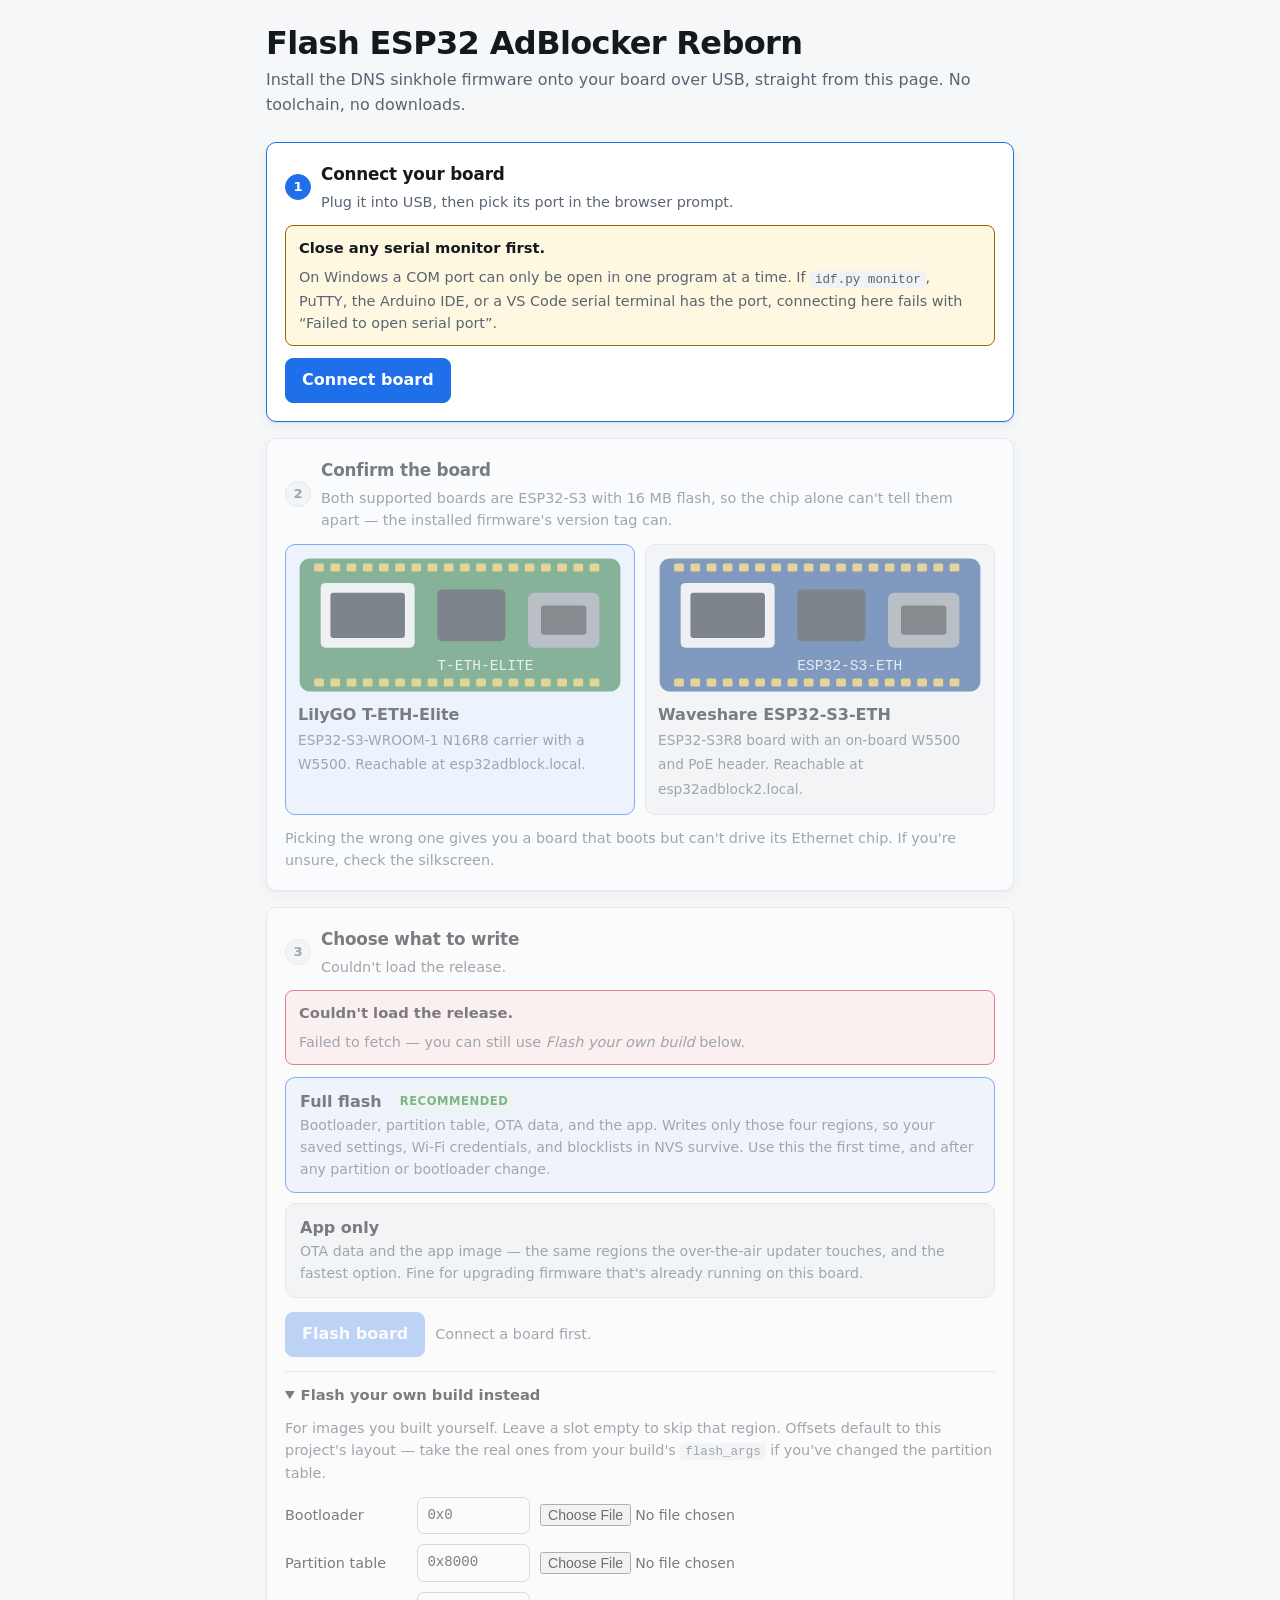
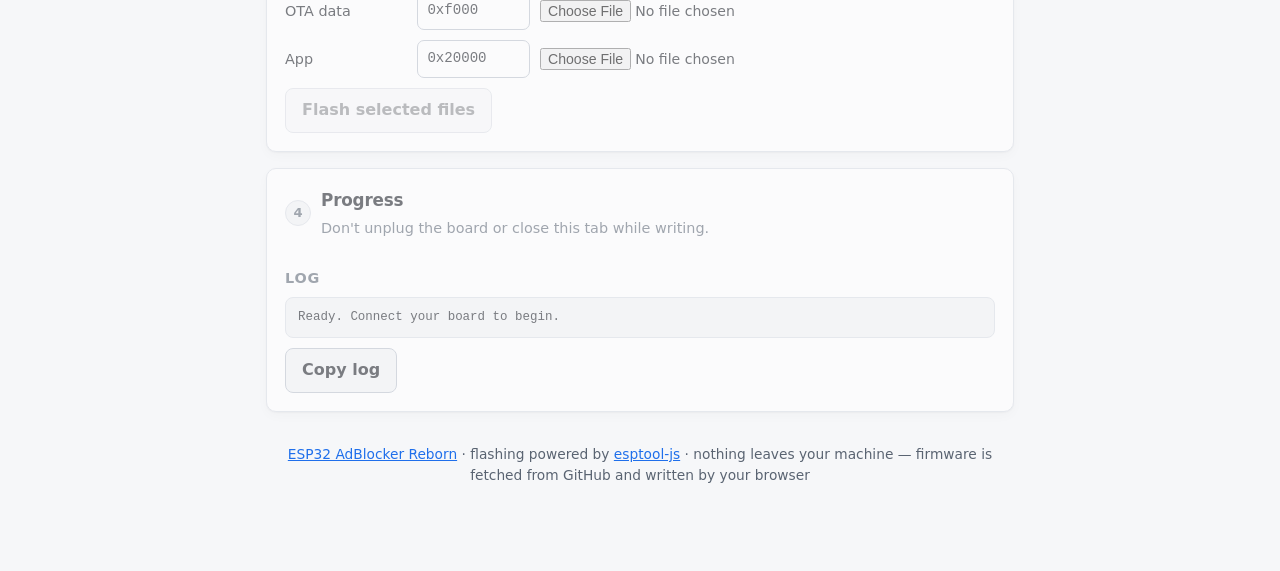
==== docs/flasher/index.html @ eb4722bb "feat(web): HTTPS-only UI with first-boot setup, sessions, CSRF tokens (#89, #90) The web UI now live" ====
<!doctype html>
<html lang="en">
<head>
<meta charset="utf-8">
<meta name="viewport" content="width=device-width, initial-scale=1">
<title>Flash ESP32 AdBlocker Reborn</title>
<meta name="description" content="Flash the ESP32 AdBlocker Reborn DNS sinkhole firmware to your board straight from the browser over USB.">
<style>
:root {
  color-scheme: light dark;

  --bg: #f6f7f9;
  --surface: #ffffff;
  --surface-2: #f0f2f5;
  --border: #d8dce3;
  --border-strong: #b9c0cb;
  --text: #14181f;
  --text-dim: #5a6472;
  --accent: #1f6feb;
  --accent-text: #ffffff;
  --accent-dim: #e7f0ff;
  --ok: #1a7f37;
  --ok-bg: #e6f4ea;
  --warn: #9a6700;
  --warn-bg: #fff8e1;
  --err: #cf222e;
  --err-bg: #ffebe9;
  --mono: ui-monospace, SFMono-Regular, "SF Mono", Menlo, Consolas, "Liberation Mono", monospace;
  --radius: 10px;
  --shadow: 0 1px 2px rgba(16, 22, 30, .06), 0 4px 12px rgba(16, 22, 30, .05);
}

@media (prefers-color-scheme: dark) {
  :root:not([data-theme="light"]) {
    --bg: #0d1117;
    --surface: #161b22;
    --surface-2: #1c232c;
    --border: #2d353f;
    --border-strong: #3d4650;
    --text: #e6edf3;
    --text-dim: #9aa4b2;
    --accent: #4493f8;
    --accent-text: #08121f;
    --accent-dim: #172a45;
    --ok: #5fd377;
    --ok-bg: #12261a;
    --warn: #e3b341;
    --warn-bg: #2b2312;
    --err: #ff7b72;
    --err-bg: #2d1615;
    --shadow: 0 1px 2px rgba(0, 0, 0, .4), 0 4px 14px rgba(0, 0, 0, .3);
  }
}

* { box-sizing: border-box; }

body {
  margin: 0;
  background: var(--bg);
  color: var(--text);
  font: 16px/1.55 system-ui, -apple-system, "Segoe UI", Roboto, "Helvetica Neue", Arial, sans-serif;
  -webkit-text-size-adjust: 100%;
}

.wrap { max-width: 780px; margin: 0 auto; padding: 24px 16px 72px; }

header { margin-bottom: 24px; }
h1 { font-size: clamp(1.5rem, 4vw, 2rem); line-height: 1.2; margin: 0 0 6px; letter-spacing: -.02em; }
.sub { color: var(--text-dim); margin: 0; }

h2 { font-size: 1.05rem; margin: 0 0 4px; letter-spacing: -.01em; }
h3 { font-size: .9rem; margin: 0 0 8px; text-transform: uppercase; letter-spacing: .06em; color: var(--text-dim); }

.card {
  background: var(--surface);
  border: 1px solid var(--border);
  border-radius: var(--radius);
  padding: 18px;
  margin-bottom: 16px;
  box-shadow: var(--shadow);
}
.card > :last-child { margin-bottom: 0; }

.step-head { display: flex; align-items: baseline; gap: 10px; margin-bottom: 12px; }
.step-num {
  flex: none;
  width: 26px; height: 26px;
  border-radius: 50%;
  background: var(--surface-2);
  border: 1px solid var(--border);
  color: var(--text-dim);
  font-size: .82rem; font-weight: 600;
  display: grid; place-items: center;
  align-self: center;
}
.card[data-state="active"] { border-color: var(--accent); }
.card[data-state="active"] .step-num { background: var(--accent); border-color: var(--accent); color: var(--accent-text); }
.card[data-state="done"] .step-num { background: var(--ok-bg); border-color: var(--ok); color: var(--ok); }
.card[data-state="done"] .step-num::after { content: "\2713"; }
.card[data-state="done"] .step-num > span { display: none; }
.card[aria-disabled="true"] { opacity: .55; }
.card[aria-disabled="true"] button { pointer-events: none; }

p { margin: 0 0 12px; }
.muted { color: var(--text-dim); font-size: .9rem; }
code, kbd { font-family: var(--mono); font-size: .875em; background: var(--surface-2); padding: .12em .38em; border-radius: 4px; }
a { color: var(--accent); }

button {
  font: inherit;
  font-weight: 550;
  padding: 9px 16px;
  border-radius: 8px;
  border: 1px solid var(--border-strong);
  background: var(--surface-2);
  color: var(--text);
  cursor: pointer;
  transition: filter .12s ease;
}
button:hover:not(:disabled) { filter: brightness(1.06); }
button:active:not(:disabled) { filter: brightness(.94); }
button:focus-visible { outline: 2px solid var(--accent); outline-offset: 2px; }
button:disabled { opacity: .5; cursor: not-allowed; }
button.primary { background: var(--accent); border-color: var(--accent); color: var(--accent-text); }
button.danger { border-color: var(--err); color: var(--err); }

.row { display: flex; flex-wrap: wrap; gap: 10px; align-items: center; }

/* Chip / version facts */
dl.facts { display: grid; grid-template-columns: auto 1fr; gap: 6px 16px; margin: 0; font-size: .92rem; }
dl.facts dt { color: var(--text-dim); }
dl.facts dd { margin: 0; font-family: var(--mono); font-size: .86rem; word-break: break-all; }

/* Board picker */
.boards { display: grid; gap: 10px; grid-template-columns: 1fr; margin-bottom: 12px; }
@media (min-width: 560px) { .boards { grid-template-columns: 1fr 1fr; } }

.board {
  display: block;
  border: 1px solid var(--border);
  border-radius: var(--radius);
  padding: 12px;
  background: var(--surface-2);
  cursor: pointer;
}
.board:has(input:checked) { border-color: var(--accent); background: var(--accent-dim); }
.board:has(input:focus-visible) { outline: 2px solid var(--accent); outline-offset: 2px; }
.board input { position: absolute; opacity: 0; pointer-events: none; }
.board svg { display: block; width: 100%; height: auto; border-radius: 6px; margin-bottom: 10px; }
.board .bname { font-weight: 600; display: block; }
.board .bdesc { color: var(--text-dim); font-size: .86rem; }
.badge {
  display: inline-block;
  font-size: .72rem; font-weight: 600;
  text-transform: uppercase; letter-spacing: .05em;
  padding: 2px 7px; border-radius: 20px;
  background: var(--ok-bg); color: var(--ok);
  vertical-align: 2px; margin-left: 6px;
}

/* Mode picker */
.modes { display: grid; gap: 10px; margin-bottom: 14px; }
.mode {
  display: block;
  border: 1px solid var(--border);
  border-radius: var(--radius);
  padding: 12px 14px;
  background: var(--surface-2);
  cursor: pointer;
}
.mode:has(input:checked) { border-color: var(--accent); background: var(--accent-dim); }
.mode:has(input:focus-visible) { outline: 2px solid var(--accent); outline-offset: 2px; }
.mode input { position: absolute; opacity: 0; pointer-events: none; }
.mode .mname { font-weight: 600; }
.mode .mdesc { color: var(--text-dim); font-size: .88rem; }

/* Progress */
.parts { display: grid; gap: 8px; margin: 14px 0; }
.part { font-size: .88rem; }
.part-top { display: flex; justify-content: space-between; gap: 12px; margin-bottom: 3px; }
.part-name { font-family: var(--mono); font-size: .82rem; }
.part-pct { color: var(--text-dim); font-variant-numeric: tabular-nums; }
.bar { height: 6px; border-radius: 3px; background: var(--surface-2); overflow: hidden; border: 1px solid var(--border); }
.bar > i { display: block; height: 100%; width: 0; background: var(--accent); transition: width .15s linear; }
.part[data-done="1"] .bar > i { background: var(--ok); }

/* Log */
.log {
  font-family: var(--mono);
  font-size: .78rem;
  line-height: 1.5;
  background: var(--surface-2);
  border: 1px solid var(--border);
  border-radius: 8px;
  padding: 10px 12px;
  max-height: 260px;
  overflow: auto;
  white-space: pre-wrap;
  word-break: break-word;
  margin: 0;
}
.log:empty::after { content: "(nothing yet)"; color: var(--text-dim); }
.log .e { color: var(--err); }
.log .w { color: var(--warn); }
.log .k { color: var(--ok); }

/* Notices */
.notice { border-radius: 8px; padding: 11px 13px; margin-bottom: 12px; font-size: .92rem; border: 1px solid; }
.notice > :last-child { margin-bottom: 0; }
.notice.info { background: var(--accent-dim); border-color: var(--accent); }
.notice.warn { background: var(--warn-bg); border-color: var(--warn); }
.notice.err  { background: var(--err-bg);  border-color: var(--err); }
.notice.ok   { background: var(--ok-bg);   border-color: var(--ok); }

details { border-top: 1px solid var(--border); padding-top: 12px; margin-top: 14px; }
details summary { cursor: pointer; font-weight: 550; font-size: .92rem; }
details[open] summary { margin-bottom: 10px; }

input[type="file"] { font: inherit; font-size: .88rem; max-width: 100%; }
input[type="text"] {
  font: inherit; font-family: var(--mono); font-size: .88rem;
  padding: 7px 9px; border-radius: 7px;
  border: 1px solid var(--border-strong);
  background: var(--surface); color: var(--text);
  width: 8em;
}

.hidden { display: none !important; }

.local-part { display: flex; flex-wrap: wrap; gap: 10px; align-items: center; margin-bottom: 10px; }

footer { color: var(--text-dim); font-size: .86rem; text-align: center; margin-top: 32px; }

@media (prefers-reduced-motion: reduce) {
  * { transition: none !important; }
}
</style>
</head>
<body>
<div class="wrap">

<header>
  <h1>Flash ESP32 AdBlocker Reborn</h1>
  <p class="sub">Install the DNS sinkhole firmware onto your board over USB, straight from this page. No toolchain, no downloads.</p>
</header>

<!-- Unsupported browser gate -->
<div id="unsupported" class="notice err hidden">
  <p><strong>This browser can't talk to serial devices.</strong></p>
  <p>Flashing needs the <a href="https://developer.mozilla.org/docs/Web/API/Web_Serial_API" rel="noreferrer">Web Serial API</a>, which today only <strong>Chrome, Edge, and Opera on desktop</strong> support — Firefox, Safari, and all mobile browsers do not.</p>
  <p id="unsupported-why" class="muted"></p>
  <p style="margin-bottom:0">Open this page in Chrome or Edge on a desktop, or flash from the command line with the <a href="https://github.com/GlomarGadaffi/ESP32_AdBlocker_Reborn#build-and-flash">esptool instructions in the README</a>.</p>
</div>

<div id="app">

  <!-- Step 1: connect -->
  <section class="card" id="step-connect" data-state="active">
    <div class="step-head">
      <div class="step-num"><span>1</span></div>
      <div>
        <h2>Connect your board</h2>
        <p class="muted" style="margin:0">Plug it into USB, then pick its port in the browser prompt.</p>
      </div>
    </div>

    <div class="notice warn">
      <p style="margin-bottom:6px"><strong>Close any serial monitor first.</strong></p>
      <p class="muted" style="margin-bottom:0">On Windows a COM port can only be open in one program at a time. If <code>idf.py monitor</code>, PuTTY, the Arduino IDE, or a VS Code serial terminal has the port, connecting here fails with &ldquo;Failed to open serial port&rdquo;.</p>
    </div>

    <div class="row">
      <button id="btn-connect" class="primary">Connect board</button>
      <button id="btn-disconnect" class="hidden">Disconnect</button>
      <span id="connect-status" class="muted"></span>
    </div>

    <div id="chip-info" class="hidden" style="margin-top:14px">
      <h3>Board</h3>
      <dl class="facts">
        <dt>Chip</dt><dd id="fact-chip">&mdash;</dd>
        <dt>MAC</dt><dd id="fact-mac">&mdash;</dd>
        <dt>Flash</dt><dd id="fact-flash">&mdash;</dd>
        <dt>Installed</dt><dd id="fact-version">&mdash;</dd>
      </dl>
    </div>
  </section>

  <!-- Step 2: board -->
  <section class="card" id="step-board" aria-disabled="true">
    <div class="step-head">
      <div class="step-num"><span>2</span></div>
      <div>
        <h2>Confirm the board</h2>
        <p class="muted" style="margin:0" id="detect-summary">Both supported boards are ESP32-S3 with 16&nbsp;MB flash, so the chip alone can't tell them apart &mdash; the installed firmware's version tag can.</p>
      </div>
    </div>

    <div id="detect-notice"></div>

    <div class="boards" id="boards" role="radiogroup" aria-label="Board model"></div>
    <p class="muted" style="margin-bottom:0">Picking the wrong one gives you a board that boots but can't drive its Ethernet chip. If you're unsure, check the silkscreen.</p>
  </section>

  <!-- Step 3: what to flash -->
  <section class="card" id="step-mode" aria-disabled="true">
    <div class="step-head">
      <div class="step-num"><span>3</span></div>
      <div>
        <h2>Choose what to write</h2>
        <p class="muted" style="margin:0" id="release-line">Loading the latest release&hellip;</p>
      </div>
    </div>

    <div id="release-notice"></div>

    <div class="modes" id="modes" role="radiogroup" aria-label="Flash mode">
      <label class="mode">
        <input type="radio" name="mode" value="full" checked>
        <span class="mname">Full flash</span>
        <span class="badge">Recommended</span>
        <div class="mdesc">Bootloader, partition table, OTA data, and the app. Writes only those four regions, so your saved settings, Wi-Fi credentials, and blocklists in NVS survive. Use this the first time, and after any partition or bootloader change.</div>
      </label>
      <label class="mode">
        <input type="radio" name="mode" value="app">
        <span class="mname">App only</span>
        <div class="mdesc">OTA data and the app image &mdash; the same regions the over-the-air updater touches, and the fastest option. Fine for upgrading firmware that's already running on this board.</div>
      </label>
    </div>

    <div class="row">
      <button id="btn-flash" class="primary" disabled>Flash board</button>
      <span id="mode-status" class="muted"></span>
    </div>

    <details id="local-details">
      <summary>Flash your own build instead</summary>
      <p class="muted">For images you built yourself. Leave a slot empty to skip that region. Offsets default to this project's layout &mdash; take the real ones from your build's <code>flash_args</code> if you've changed the partition table.</p>
      <div id="local-parts"></div>
      <div class="row">
        <button id="btn-flash-local">Flash selected files</button>
        <span id="local-status" class="muted"></span>
      </div>
    </details>
  </section>

  <!-- Step 4: progress -->
  <section class="card" id="step-progress" aria-disabled="true">
    <div class="step-head">
      <div class="step-num"><span>4</span></div>
      <div>
        <h2>Progress</h2>
        <p class="muted" style="margin:0">Don't unplug the board or close this tab while writing.</p>
      </div>
    </div>

    <div id="done-notice"></div>
    <div class="parts" id="parts"></div>

    <h3>Log</h3>
    <pre class="log" id="log" aria-live="polite" aria-label="Flashing log"></pre>
    <div class="row" style="margin-top:10px">
      <button id="btn-copy-log">Copy log</button>
    </div>
  </section>

</div>

<footer>
  <p><a href="https://github.com/GlomarGadaffi/ESP32_AdBlocker_Reborn">ESP32 AdBlocker Reborn</a>
  &middot; flashing powered by <a href="https://github.com/espressif/esptool-js">esptool-js</a>
  &middot; nothing leaves your machine &mdash; firmware is fetched from GitHub and written by your browser</p>
</footer>

</div>

<script type="module">
// ---------------------------------------------------------------------------
// Configuration
// ---------------------------------------------------------------------------

const REPO = "GlomarGadaffi/ESP32_AdBlocker_Reborn";
const RELEASE_API = `https://api.github.com/repos/${REPO}/releases/latest`;

// Board ids must match ADBLOCK_BOARD_TAG in CMakeLists.txt, the keys in
// tools/make-release.ps1, and the "boards" keys in the release manifest.
const BOARDS = {
  "t-eth-elite": {
    name: "LilyGO T-ETH-Elite",
    desc: "ESP32-S3-WROOM-1 N16R8 carrier with a W5500. Reachable at esp32adblock.local.",
    host: "esp32adblock.local",
    art: { body: "#2b7a4b", pads: "#d8b84a", chip: "#1d2733", label: "T-ETH-ELITE" }
  },
  "waveshare-s3-eth": {
    name: "Waveshare ESP32-S3-ETH",
    desc: "ESP32-S3R8 board with an on-board W5500 and PoE header. Reachable at esp32adblock2.local.",
    host: "esp32adblock2.local",
    art: { body: "#1f4f8f", pads: "#d8b84a", chip: "#1d2733", label: "ESP32-S3-ETH" }
  }
};
const DEFAULT_BOARD = "t-eth-elite";

// Flash layout. Offsets normally come from the release manifest (which
// tools/make-release.ps1 derives from the build's flash_args); these are the
// fallbacks used by the "flash your own build" panel and by app-only mode when
// a manifest predates the "role" field.
const APP_OFFSET = 0x20000;      // ota_0
const APP1_OFFSET = 0x1d0000;    // ota_1
const OTADATA_OFFSET = 0xf000;
const OTADATA_SECTOR = 0x1000;   // second otadata entry lives one sector on
const APP_DESC_OFFSET = 0x20;    // esp_app_desc_t sits after the 24-byte image
                                 // header + 8-byte first segment header
const APP_DESC_MAGIC = 0xabcd5432;
const PROJECT_NAME = "dns-sink";

const LOCAL_SLOTS = [
  { role: "bootloader",      label: "Bootloader",      offset: 0x0 },
  { role: "partition-table", label: "Partition table", offset: 0x8000 },
  { role: "ota-data",        label: "OTA data",        offset: OTADATA_OFFSET },
  { role: "app",             label: "App",             offset: APP_OFFSET }
];

const ESPTOOL_URL = "https://cdn.jsdelivr.net/npm/esptool-js@0.6.1/bundle.js";

// ---------------------------------------------------------------------------
// Small helpers
// ---------------------------------------------------------------------------

const $ = (id) => document.getElementById(id);

function log(msg, cls) {
  const el = $("log");
  const atBottom = el.scrollHeight - el.scrollTop - el.clientHeight < 24;
  const line = document.createElement("span");
  if (cls) line.className = cls;
  line.textContent = msg + "\n";
  el.appendChild(line);
  if (atBottom) el.scrollTop = el.scrollHeight;
}
const logErr = (m) => log(m, "e");
const logWarn = (m) => log(m, "w");
const logOk = (m) => log(m, "k");

function notice(hostId, kind, html) {
  const host = $(hostId);
  if (!kind) { host.innerHTML = ""; return; }
  host.innerHTML = `<div class="notice ${kind}">${html}</div>`;
}

function setStep(id, state) {
  const el = $(id);
  if (state === "locked") {
    el.setAttribute("aria-disabled", "true");
    el.removeAttribute("data-state");
  } else {
    el.removeAttribute("aria-disabled");
    el.setAttribute("data-state", state);
  }
}

const hex = (n) => "0x" + n.toString(16);
const fmtBytes = (n) => n >= 1048576 ? (n / 1048576).toFixed(2) + " MB"
                      : n >= 1024    ? (n / 1024).toFixed(1) + " KB"
                      : n + " B";

// ---------------------------------------------------------------------------
// Browser support gate
// ---------------------------------------------------------------------------

function checkSupport() {
  const reasons = [];
  if (!("serial" in navigator)) reasons.push("navigator.serial is not available in this browser.");
  if (!window.isSecureContext) reasons.push("This page is not in a secure context — Web Serial needs HTTPS (or localhost).");

  if (reasons.length) {
    $("unsupported").classList.remove("hidden");
    $("unsupported-why").textContent = reasons.join(" ");
    $("app").classList.add("hidden");
    return false;
  }
  return true;
}

// ---------------------------------------------------------------------------
// esp_app_desc_t parsing
//
// struct layout (offsets within the descriptor):
//   0  magic          u32   0xABCD5432
//   4  secure_version u32
//   8  reserv1[2]     u32 x2
//   16 version        char[32]
//   48 project_name   char[32]
//   80 time           char[16]
//   96 date           char[16]
//   112 idf_ver       char[32]
//   144 app_elf_sha256 u8[32]
// ---------------------------------------------------------------------------

function cstr(bytes, offset, maxLen) {
  const slice = bytes.subarray(offset, offset + maxLen);
  let end = slice.indexOf(0);
  if (end < 0) end = slice.length;
  return new TextDecoder("utf-8", { fatal: false }).decode(slice.subarray(0, end)).replace(/[^\x20-\x7e]/g, "");
}

function parseAppDesc(bytes) {
  if (!bytes || bytes.length < 176) return null;
  const dv = new DataView(bytes.buffer, bytes.byteOffset, bytes.byteLength);
  if (dv.getUint32(0, true) !== APP_DESC_MAGIC) return null;
  return {
    version: cstr(bytes, 16, 32),
    projectName: cstr(bytes, 48, 32),
    time: cstr(bytes, 80, 16),
    date: cstr(bytes, 96, 16),
    idfVer: cstr(bytes, 112, 32)
  };
}

// "1.2.0+waveshare-s3-eth" -> { semver: "1.2.0", board: "waveshare-s3-eth" }
function splitVersion(version) {
  const plus = version.indexOf("+");
  if (plus < 0) return { semver: version, board: null };
  return { semver: version.slice(0, plus), board: version.slice(plus + 1) };
}

// A descriptor only identifies the board if it is *our* firmware carrying a
// board tag we recognise. The magic alone proves nothing: every ESP-IDF app in
// existence has it.
function boardFromDesc(desc) {
  if (!desc) return null;
  if (desc.projectName !== PROJECT_NAME) return null;
  const { board } = splitVersion(desc.version);
  if (!board || !(board in BOARDS)) return null;
  return board;
}

// otadata: two 32-byte entries a sector apart, each starting with u32 ota_seq.
// IDF picks the entry with the highest valid seq and maps it to a slot with
// (seq - 1) % 2. 0xFFFFFFFF means "blank" — if both are blank the bootloader
// falls back to the factory/first OTA partition, i.e. ota_0.
function activeSlot(entry0, entry1) {
  const seqOf = (e) => {
    if (!e || e.length < 4) return 0xffffffff;
    return new DataView(e.buffer, e.byteOffset, e.byteLength).getUint32(0, true);
  };
  const s0 = seqOf(entry0), s1 = seqOf(entry1);
  const valid = [];
  if (s0 !== 0xffffffff && s0 !== 0) valid.push(s0);
  if (s1 !== 0xffffffff && s1 !== 0) valid.push(s1);
  if (!valid.length) return 0;
  const seq = Math.max(...valid);
  return (seq - 1) % 2;
}

// ---------------------------------------------------------------------------
// State
// ---------------------------------------------------------------------------

const state = {
  esptool: null,      // the imported module
  port: null,
  transport: null,
  loader: null,
  connected: false,
  busy: false,
  usbOtg: false,      // native USB-Serial-JTAG rather than a USB-UART bridge
  detectedBoard: null,
  selectedBoard: DEFAULT_BOARD,
  installedVersion: null,
  release: null,      // { version, manifest, assets: Map<name, url> }
  releaseError: null
};

// ---------------------------------------------------------------------------
// Release / manifest loading
// ---------------------------------------------------------------------------

async function loadRelease() {
  try {
    // The API sends CORS headers, and release asset downloads redirect to
    // objects.githubusercontent.com which sends Access-Control-Allow-Origin: *,
    // so both of these work as plain unauthenticated fetches.
    const res = await fetch(RELEASE_API, { headers: { Accept: "application/vnd.github+json" } });

    if (res.status === 404) throw new Error("no-release");
    if (res.status === 403) throw new Error("rate-limited");
    if (!res.ok) throw new Error(`GitHub API returned ${res.status}`);

    const rel = await res.json();
    const assets = new Map((rel.assets || []).map((a) => [a.name, a.browser_download_url]));

    const manifestUrl = assets.get("manifest.json");
    if (!manifestUrl) throw new Error(`Release ${rel.tag_name} has no manifest.json asset.`);

    const mRes = await fetch(manifestUrl);
    if (!mRes.ok) throw new Error(`Could not download manifest.json (${mRes.status}).`);
    const manifest = await mRes.json();

    state.release = { tag: rel.tag_name, version: manifest.version, manifest, assets, url: rel.html_url };
    renderRelease();
  } catch (err) {
    state.releaseError = err;
    renderRelease();
  }
}

function renderRelease() {
  const line = $("release-line");

  if (state.release) {
    const m = state.release.manifest;
    line.innerHTML = `Latest release <strong>${state.release.tag}</strong> &mdash; firmware ${m.version}, ` +
                     `flash ${m.flash?.size || "?"} ${m.flash?.mode || ""}@${m.flash?.freq || ""}.`;
    notice("release-notice", null);
    return;
  }

  const err = state.releaseError;
  const kind = err && err.message === "no-release" ? "warn" : "err";
  let body;

  if (!err) {
    line.textContent = "Loading the latest release…";
    return;
  } else if (err.message === "no-release") {
    body = `<p style="margin-bottom:6px"><strong>No release published yet.</strong></p>
            <p class="muted" style="margin-bottom:0">There's nothing to download for this repository yet, so one-click flashing isn't available.
            You can still use <em>Flash your own build</em> below with images you built locally.</p>`;
    line.textContent = "No release available.";
  } else if (err.message === "rate-limited") {
    body = `<p style="margin-bottom:6px"><strong>GitHub rate-limited this browser.</strong></p>
            <p class="muted" style="margin-bottom:0">Unauthenticated API requests are capped at 60 per hour per IP. Wait a while and reload,
            or use <em>Flash your own build</em> below.</p>`;
    line.textContent = "Couldn't reach GitHub.";
  } else {
    body = `<p style="margin-bottom:6px"><strong>Couldn't load the release.</strong></p>
            <p class="muted" style="margin-bottom:0">${err.message} &mdash; you can still use <em>Flash your own build</em> below.</p>`;
    line.textContent = "Couldn't load the release.";
  }

  notice("release-notice", kind, body);
  $("local-details").open = true;
}

// Parts for the chosen mode, resolved to downloadable URLs.
function partsFor(boardId, mode) {
  if (!state.release) return null;
  const board = state.release.manifest.boards?.[boardId];
  if (!board || !Array.isArray(board.parts)) return null;

  let parts = board.parts;
  if (mode === "app") {
    // Prefer the manifest's role field; fall back to offsets for manifests
    // written before roles existed.
    parts = parts.filter((p) =>
      p.role ? (p.role === "app" || p.role === "ota-data")
             : (p.offset === APP_OFFSET || p.offset === OTADATA_OFFSET));
  }

  return parts.map((p) => {
    const url = state.release.assets.get(p.file);
    if (!url) throw new Error(`Release is missing asset "${p.file}".`);
    return { name: p.file, offset: p.offset, url, size: p.size, role: p.role };
  });
}

// ---------------------------------------------------------------------------
// Board picker UI
// ---------------------------------------------------------------------------

function boardArt(art) {
  return `<svg viewBox="0 0 200 84" role="img" aria-hidden="true" focusable="false">
    <rect x="1" y="1" width="198" height="82" rx="6" fill="${art.body}"/>
    <rect x="14" y="16" width="58" height="40" rx="3" fill="#e8ecf0"/>
    <rect x="20" y="22" width="46" height="28" rx="2" fill="${art.chip}"/>
    <rect x="86" y="20" width="42" height="32" rx="3" fill="${art.chip}"/>
    <rect x="142" y="22" width="44" height="34" rx="4" fill="#8a939c"/>
    <rect x="150" y="30" width="28" height="18" rx="2" fill="#2b333c"/>
    ${Array.from({ length: 18 }, (_, i) =>
      `<rect x="${10 + i * 10}" y="4" width="6" height="5" rx="1" fill="${art.pads}"/>` +
      `<rect x="${10 + i * 10}" y="75" width="6" height="5" rx="1" fill="${art.pads}"/>`).join("")}
    <text x="86" y="70" font-family="monospace" font-size="9" fill="#ffffff" opacity=".85">${art.label}</text>
  </svg>`;
}

function renderBoards() {
  const host = $("boards");
  host.innerHTML = Object.entries(BOARDS).map(([id, b]) => `
    <label class="board">
      <input type="radio" name="board" value="${id}" ${id === state.selectedBoard ? "checked" : ""}>
      ${boardArt(b.art)}
      <span class="bname">${b.name}${id === state.detectedBoard ? '<span class="badge">Detected</span>' : ""}</span>
      <span class="bdesc">${b.desc}</span>
    </label>`).join("");

  host.querySelectorAll('input[name="board"]').forEach((input) => {
    input.addEventListener("change", () => {
      state.selectedBoard = input.value;
      if (state.detectedBoard && state.detectedBoard !== input.value) {
        logWarn(`Board overridden to ${BOARDS[input.value].name} (detected ${BOARDS[state.detectedBoard].name}).`);
      }
      updateFlashButton();
    });
  });
}

function renderLocalSlots() {
  $("local-parts").innerHTML = LOCAL_SLOTS.map((s) => `
    <div class="local-part">
      <label for="local-${s.role}" style="min-width:8.5em;font-size:.9rem">${s.label}</label>
      <input type="text" id="local-off-${s.role}" value="${hex(s.offset)}" aria-label="${s.label} offset" size="8">
      <input type="file" id="local-${s.role}" accept=".bin" aria-label="${s.label} image">
    </div>`).join("");
}

// ---------------------------------------------------------------------------
// Connect / detect
// ---------------------------------------------------------------------------

async function loadEsptool() {
  if (state.esptool) return state.esptool;
  log(`Loading esptool-js from ${ESPTOOL_URL} …`);
  state.esptool = await import(ESPTOOL_URL);
  return state.esptool;
}

// esptool-js writes its own chatter through this interface.
const terminal = {
  clean() {},
  writeLine(data) { log(String(data)); },
  write(data) { log(String(data).replace(/\r?\n$/, "")); }
};

async function connect() {
  if (state.busy) return;
  state.busy = true;
  $("btn-connect").disabled = true;
  $("connect-status").textContent = "Connecting…";

  try {
    const { ESPLoader, Transport } = await loadEsptool();

    state.port = await navigator.serial.requestPort();
    state.transport = new Transport(state.port, false);

    state.loader = new ESPLoader({
      transport: state.transport,
      baudrate: 921600,
      romBaudrate: 115200,
      terminal,
      debugLogging: false
    });

    // main() syncs, identifies the chip, uploads the flasher stub, and raises
    // the baud rate. Everything after this point runs against the stub.
    const chipName = await state.loader.main();
    state.connected = true;

    // The S3's native USB-Serial-JTAG needs the USB-OTG reset path rather than
    // DTR/RTS wiggling; the PID tells us which cable we're on.
    const pid = state.transport.getPid();
    state.usbOtg = pid === state.loader.USB_JTAG_SERIAL_PID;
    log(`Interface: ${state.usbOtg ? "native USB-Serial-JTAG (CDC-ACM)" : "USB-UART bridge"} (PID ${pid ?? "unknown"}).`);

    let mac = "unknown", flashSize = "unknown";
    try { mac = await state.loader.chip.readMac(state.loader); } catch (e) { logWarn(`Could not read MAC: ${e.message}`); }
    try { flashSize = await state.loader.detectFlashSize(); } catch (e) { logWarn(`Could not detect flash size: ${e.message}`); }

    $("fact-chip").textContent = chipName || state.loader.chip.CHIP_NAME || "unknown";
    $("fact-mac").textContent = mac;
    $("fact-flash").textContent = flashSize;
    $("chip-info").classList.remove("hidden");

    logOk(`Connected: ${chipName}, MAC ${mac}, flash ${flashSize}.`);

    $("connect-status").textContent = "Connected.";
    $("btn-connect").classList.add("hidden");
    $("btn-disconnect").classList.remove("hidden");
    setStep("step-connect", "done");
    setStep("step-board", "active");
    setStep("step-mode", "active");

    await detectBoard();
    updateFlashButton();
  } catch (err) {
    handleConnectError(err);
  } finally {
    state.busy = false;
    $("btn-connect").disabled = false;
  }
}

function handleConnectError(err) {
  const msg = err && err.message ? err.message : String(err);

  if (err && err.name === "NotFoundError") {
    // User dismissed the port chooser — not an error worth shouting about.
    $("connect-status").textContent = "No port selected.";
    return;
  }

  logErr(`Connect failed: ${msg}`);
  $("connect-status").textContent = "Connection failed.";

  let hint = "";
  if (/open|busy|access|locked/i.test(msg)) {
    hint = "Something else is holding the port. Close any serial monitor (<code>idf.py monitor</code>, PuTTY, Arduino IDE, VS Code) and try again.";
  } else if (/sync|timed? ?out|connect/i.test(msg)) {
    hint = "The chip didn't answer. Try again; if it keeps failing, hold <kbd>BOOT</kbd>, tap <kbd>RESET</kbd>, release <kbd>BOOT</kbd> to force the bootloader, then connect. Also make sure the cable carries data, not just power.";
  }

  notice("detect-notice", "err",
    `<p style="margin-bottom:${hint ? "6px" : "0"}"><strong>Couldn't connect.</strong> ${msg}</p>` +
    (hint ? `<p class="muted" style="margin-bottom:0">${hint}</p>` : ""));

  cleanup();
}

async function readAppDesc(appOffset) {
  const bytes = await state.loader.readFlash(appOffset + APP_DESC_OFFSET, 0x100);
  return parseAppDesc(bytes);
}

async function detectBoard() {
  $("detect-summary").textContent = "Reading the installed firmware's version tag…";

  let slots = [null, null];
  let active = 0;
  let readFailed = null;

  // Read both app slots regardless of which one is active: either slot's tag
  // answers the board question, and otadata is only needed to say which build
  // is actually running.
  // Strictly one command at a time. esptool-js has no command queue: Transport
  // feeds every reply into one shared buffer, so two overlapping reads
  // interleave their packets and return garbage (or hang). These are four small
  // reads; sequential costs almost nothing.
  try {
    const d0 = await readAppDesc(APP_OFFSET).catch(() => null);
    const d1 = await readAppDesc(APP1_OFFSET).catch(() => null);
    slots = [d0, d1];

    try {
      const e0 = await state.loader.readFlash(OTADATA_OFFSET, 32);
      const e1 = await state.loader.readFlash(OTADATA_OFFSET + OTADATA_SECTOR, 32);
      active = activeSlot(e0, e1);
      log(`OTA data says slot ota_${active} is active.`);
    } catch (e) {
      logWarn(`Could not read OTA data (${e.message}); assuming ota_0.`);
    }
  } catch (err) {
    readFailed = err;
  }

  if (readFailed) {
    logWarn(`Could not read the flash: ${readFailed.message}`);
    $("detect-summary").textContent = "Couldn't read the board's flash — pick your board below.";
    notice("detect-notice", "warn",
      `<p style="margin-bottom:0"><strong>Auto-detection unavailable.</strong> Reading the flash failed
       (${readFailed.message}). Pick your board below &mdash; you can tell them apart by the silkscreen.</p>`);
    renderBoards();
    return;
  }

  const preferred = slots[active] || slots[1 - active];
  const board = boardFromDesc(slots[active]) || boardFromDesc(slots[1 - active]);

  if (preferred) {
    const { semver, board: tag } = splitVersion(preferred.version);
    state.installedVersion = preferred.version;
    $("fact-version").textContent =
      `${preferred.projectName || "?"} ${semver}${tag ? " (" + tag + ")" : ""}` +
      (preferred.date ? ` — built ${preferred.date}` : "");
    log(`Slot ota_${active}: ${preferred.projectName} ${preferred.version}, IDF ${preferred.idfVer}, built ${preferred.date} ${preferred.time}.`);
  } else {
    $("fact-version").textContent = "none — blank or unrecognised";
  }

  if (board) {
    state.detectedBoard = board;
    state.selectedBoard = board;
    $("detect-summary").textContent = `Detected from the installed firmware's version tag.`;
    notice("detect-notice", "ok",
      `<p style="margin-bottom:0"><strong>${BOARDS[board].name} detected.</strong>
       The firmware on this board is tagged <code>${preferred.version}</code>. Change it below if that's wrong.</p>`);
    logOk(`Board detected: ${BOARDS[board].name}.`);
  } else {
    state.detectedBoard = null;
    state.selectedBoard = DEFAULT_BOARD;
    $("detect-summary").textContent = "Couldn't identify the board automatically — pick it below.";

    let why;
    if (!preferred) {
      why = "No firmware descriptor was found in either app slot, so this board is blank or has something unrelated on it.";
    } else if (preferred.projectName !== PROJECT_NAME) {
      why = `The installed firmware is <code>${preferred.projectName || "unknown"}</code>, not this project.`;
    } else {
      why = `The installed firmware is version <code>${preferred.version}</code>, which carries no board tag (it predates tagged builds).`;
    }

    notice("detect-notice", "warn",
      `<p style="margin-bottom:6px"><strong>Pick your board.</strong> ${why}</p>
       <p class="muted" style="margin-bottom:0">Both boards are ESP32-S3 with 16&nbsp;MB flash, so nothing about the chip itself
       distinguishes them. Check the silkscreen and choose below.</p>`);
    logWarn("Board could not be auto-detected; using the manual picker.");
  }

  renderBoards();
}

async function cleanup() {
  state.connected = false;
  try {
    if (state.transport) await state.transport.disconnect();
  } catch { /* the port may already be gone */ }
  state.transport = null;
  state.loader = null;
  state.port = null;
  $("btn-connect").classList.remove("hidden");
  $("btn-disconnect").classList.add("hidden");
  updateFlashButton();
}

async function disconnect() {
  await cleanup();
  $("connect-status").textContent = "Disconnected.";
  setStep("step-connect", "active");
  setStep("step-board", "locked");
  setStep("step-mode", "locked");
  log("Disconnected.");
}

// ---------------------------------------------------------------------------
// Flashing
// ---------------------------------------------------------------------------

function updateFlashButton() {
  const ready = state.connected && !state.busy && !!state.release &&
                !!state.release.manifest.boards?.[state.selectedBoard];
  $("btn-flash").disabled = !ready;
  $("btn-flash-local").disabled = !state.connected || state.busy;

  const status = $("mode-status");
  if (!state.connected) status.textContent = "Connect a board first.";
  else if (!state.release) status.textContent = "No release available.";
  else if (!ready) status.textContent = `The latest release has no build for ${BOARDS[state.selectedBoard]?.name || state.selectedBoard}.`;
  else status.textContent = "";
}

function renderParts(parts) {
  $("parts").innerHTML = parts.map((p, i) => `
    <div class="part" id="part-${i}" data-done="0">
      <div class="part-top">
        <span class="part-name">${hex(p.offset)} &nbsp; ${p.name}</span>
        <span class="part-pct" id="part-pct-${i}">waiting</span>
      </div>
      <div class="bar"><i id="part-bar-${i}" role="progressbar" aria-label="${p.name}" aria-valuemin="0" aria-valuemax="100" aria-valuenow="0"></i></div>
    </div>`).join("");
}

function setPartProgress(i, written, total) {
  const pct = total ? Math.round((written / total) * 100) : 0;
  const bar = $(`part-bar-${i}`);
  if (bar) {
    bar.style.width = pct + "%";
    bar.setAttribute("aria-valuenow", String(pct));
  }
  const label = $(`part-pct-${i}`);
  if (label) label.textContent = pct >= 100 ? "done" : `${pct}%`;
  if (pct >= 100) $(`part-${i}`)?.setAttribute("data-done", "1");
}

async function fetchPart(part) {
  const res = await fetch(part.url);
  if (!res.ok) throw new Error(`Download of ${part.name} failed (${res.status}).`);
  return new Uint8Array(await res.arrayBuffer());
}

async function doFlash(parts, label) {
  if (state.busy || !state.connected) return;
  state.busy = true;
  notice("done-notice", null);
  setStep("step-progress", "active");
  $("btn-flash").disabled = true;
  $("btn-flash-local").disabled = true;

  try {
    renderParts(parts);
    log(`--- ${label} ---`);

    // Download everything before touching the flash, so a network failure
    // can't leave the board half-written.
    const fileArray = [];
    for (const p of parts) {
      const data = p.data || await fetchPart(p);
      log(`${p.name}: ${fmtBytes(data.length)} ready for ${hex(p.offset)}.`);
      fileArray.push({ data, address: p.offset });
    }

    const flash = state.release?.manifest?.flash || {};

    await state.loader.writeFlash({
      fileArray,
      // Taken from the build's own flash_args via the manifest; these must match
      // what the bootloader was built for.
      flashSize: flash.size || "16MB",
      flashMode: flash.mode || "dio",
      flashFreq: flash.freq || "80m",
      // Never erase the whole chip: that would take the NVS partition with it,
      // and with it the Wi-Fi credentials, settings, and blocklists.
      eraseAll: false,
      compress: true,
      reportProgress: (fileIndex, written, total) => setPartProgress(fileIndex, written, total)
    });

    parts.forEach((_, i) => setPartProgress(i, 1, 1));
    logOk("Write complete. Resetting the board…");

    await state.loader.after("hard_reset", state.usbOtg);
    logOk("Board reset. It should be booting the new firmware now.");

    showDone();
  } catch (err) {
    const msg = err && err.message ? err.message : String(err);
    logErr(`Flashing failed: ${msg}`);
    notice("done-notice", "err",
      `<p style="margin-bottom:6px"><strong>Flashing failed.</strong> ${msg}</p>
       <p class="muted" style="margin-bottom:0">The board may be in a half-written state. Reconnect and run a
       <strong>Full flash</strong> to put it back in a known-good condition.</p>`);
  } finally {
    state.busy = false;
    updateFlashButton();
  }
}

function showDone() {
  const b = BOARDS[state.selectedBoard];
  setStep("step-progress", "done");
  notice("done-notice", "ok", `
    <p style="margin-bottom:8px"><strong>Done — the board is rebooting.</strong></p>
    <p style="margin-bottom:8px">Give it a few seconds, then browse to
      <a href="https://${b.host}" rel="noreferrer"><strong>https://${b.host}</strong></a>.</p>
    <p class="muted" style="margin-bottom:8px">The first visit shows a certificate warning — the device signs its own
      certificate, so your browser has no way to vouch for it. Continue past the warning and you'll land on the setup wizard.</p>
    <p class="muted" style="margin-bottom:0">You can unplug the board now, or leave it connected; disconnecting the port here is safe.</p>`);
}

async function flashFromRelease() {
  const mode = document.querySelector('input[name="mode"]:checked').value;
  let parts;
  try {
    parts = partsFor(state.selectedBoard, mode);
  } catch (err) {
    logErr(err.message);
    notice("done-notice", "err", `<p style="margin-bottom:0">${err.message}</p>`);
    return;
  }
  if (!parts || !parts.length) {
    logErr("Nothing to flash for that board and mode.");
    return;
  }
  const label = mode === "full"
    ? `Full flash — ${BOARDS[state.selectedBoard].name} ${state.release.manifest.version}`
    : `App-only flash — ${BOARDS[state.selectedBoard].name} ${state.release.manifest.version}`;
  await doFlash(parts, label);
}

async function flashLocal() {
  const parts = [];
  for (const slot of LOCAL_SLOTS) {
    const fileInput = $(`local-${slot.role}`);
    const file = fileInput.files && fileInput.files[0];
    if (!file) continue;

    const offsetText = $(`local-off-${slot.role}`).value.trim();
    const offset = Number(offsetText);
    if (!Number.isInteger(offset) || offset < 0) {
      $("local-status").textContent = `"${offsetText}" is not a valid offset for ${slot.label}.`;
      return;
    }
    parts.push({
      name: file.name,
      offset,
      role: slot.role,
      data: new Uint8Array(await file.arrayBuffer())
    });
  }

  if (!parts.length) {
    $("local-status").textContent = "Pick at least one file.";
    return;
  }
  $("local-status").textContent = "";
  await doFlash(parts, `Local flash — ${parts.length} file(s)`);
}

// ---------------------------------------------------------------------------
// Wire-up
// ---------------------------------------------------------------------------

if (checkSupport()) {
  renderBoards();
  renderLocalSlots();
  updateFlashButton();
  loadRelease().then(updateFlashButton);

  $("btn-connect").addEventListener("click", connect);
  $("btn-disconnect").addEventListener("click", disconnect);
  $("btn-flash").addEventListener("click", flashFromRelease);
  $("btn-flash-local").addEventListener("click", flashLocal);

  document.querySelectorAll('input[name="mode"]').forEach((r) =>
    r.addEventListener("change", updateFlashButton));

  $("btn-copy-log").addEventListener("click", async () => {
    try {
      await navigator.clipboard.writeText($("log").textContent);
      $("btn-copy-log").textContent = "Copied";
      setTimeout(() => { $("btn-copy-log").textContent = "Copy log"; }, 1500);
    } catch {
      $("btn-copy-log").textContent = "Copy failed";
      setTimeout(() => { $("btn-copy-log").textContent = "Copy log"; }, 1500);
    }
  });

  window.addEventListener("beforeunload", (e) => {
    if (state.busy) { e.preventDefault(); e.returnValue = ""; }
  });

  log("Ready. Connect your board to begin.");
}
</script>
</body>
</html>
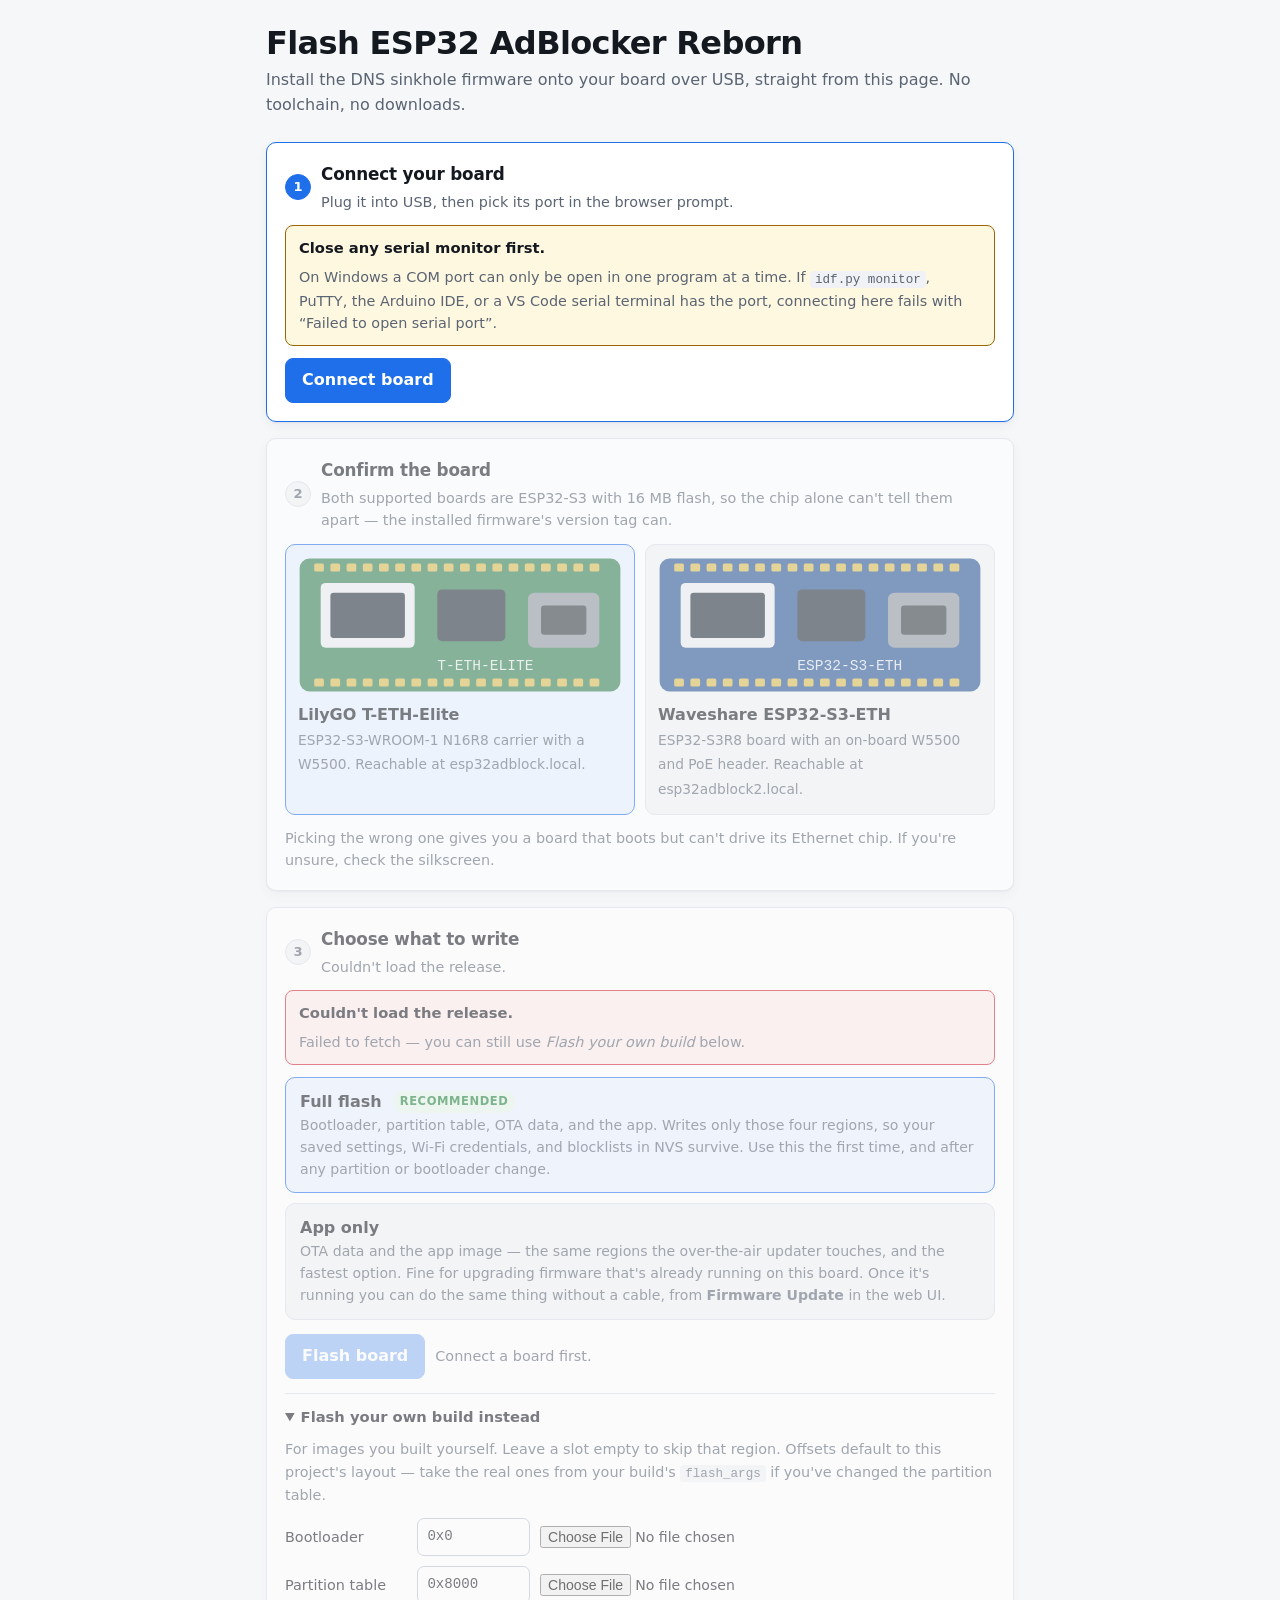
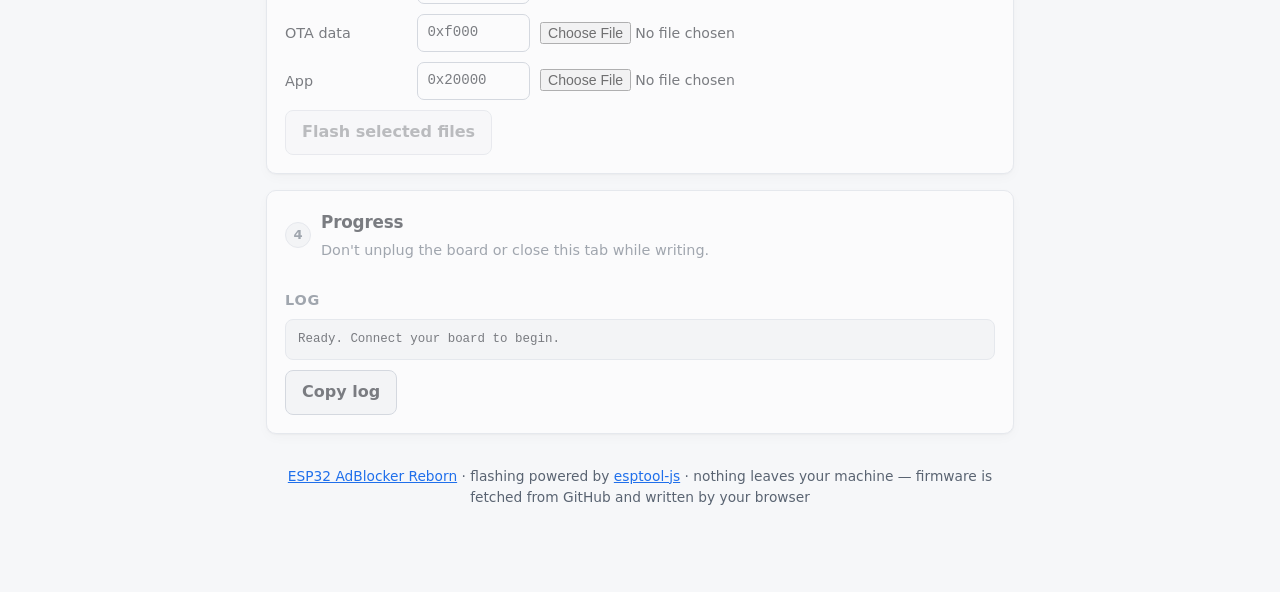
==== commit 5b832fca: "docs(flasher): first-boot blocklist expectations, OTA pointer, 1.3.0 manifest sample The "Done" pane" ====
--- a/docs/flasher/index.html
+++ b/docs/flasher/index.html
@@ -324,7 +324,7 @@
       <label class="mode">
         <input type="radio" name="mode" value="app">
         <span class="mname">App only</span>
-        <div class="mdesc">OTA data and the app image &mdash; the same regions the over-the-air updater touches, and the fastest option. Fine for upgrading firmware that's already running on this board.</div>
+        <div class="mdesc">OTA data and the app image &mdash; the same regions the over-the-air updater touches, and the fastest option. Fine for upgrading firmware that's already running on this board. Once it's running you can do the same thing without a cable, from <strong>Firmware Update</strong> in the web UI.</div>
       </label>
     </div>
 
@@ -1042,6 +1042,11 @@
       <a href="https://${b.host}" rel="noreferrer"><strong>https://${b.host}</strong></a>.</p>
     <p class="muted" style="margin-bottom:8px">The first visit shows a certificate warning — the device signs its own
       certificate, so your browser has no way to vouch for it. Continue past the warning and you'll land on the setup wizard.</p>
+    <p class="muted" style="margin-bottom:8px"><strong>It won't block anything yet.</strong> The board answers DNS straight away, but
+      it forwards every query unfiltered until the blocklist is loaded. With a MicroSD snapshot that is about
+      <strong>20 seconds</strong>; with no card — or on the first boot of 1.3.0, which rejects any snapshot written by an
+      older version — it downloads the lists first, which took <strong>459&nbsp;s</strong> on a four-feed configuration.
+      The Dashboard shows the domain count once it's live.</p>
     <p class="muted" style="margin-bottom:0">You can unplug the board now, or leave it connected; disconnecting the port here is safe.</p>`);
 }
 
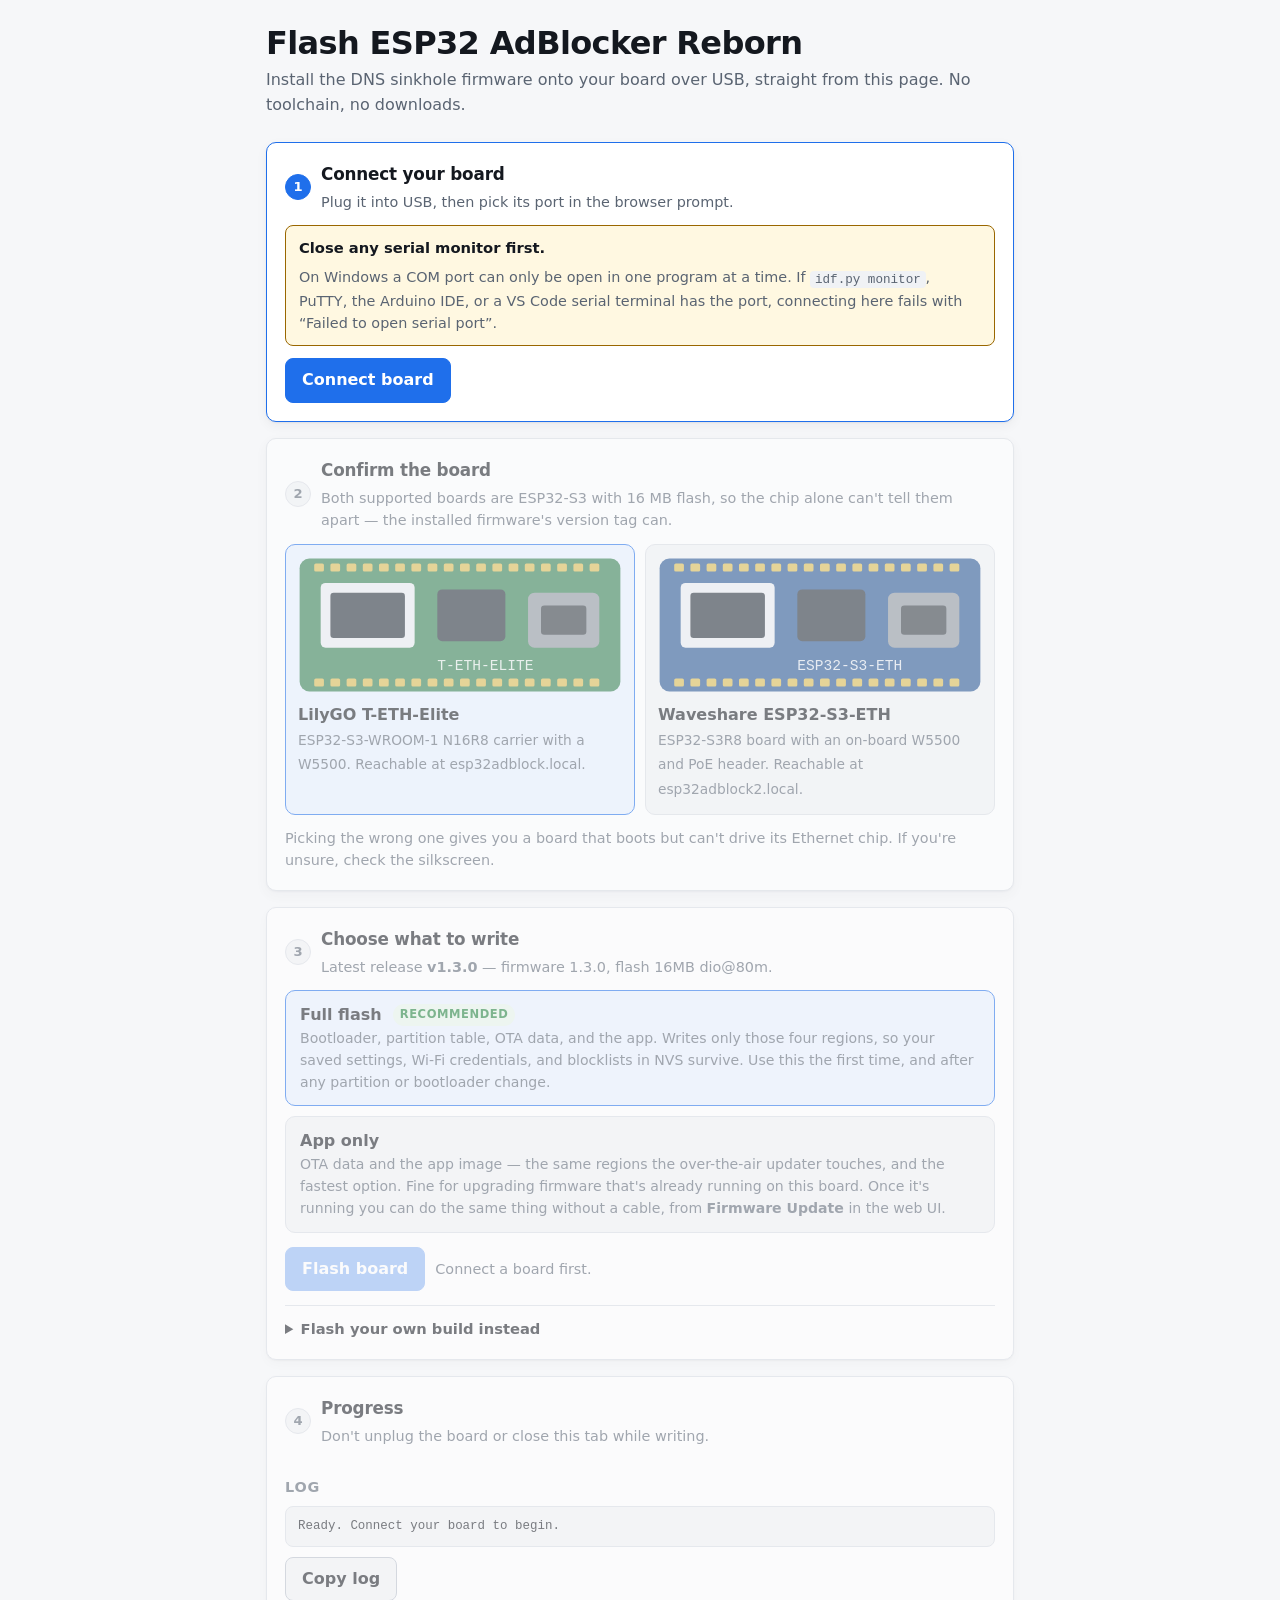
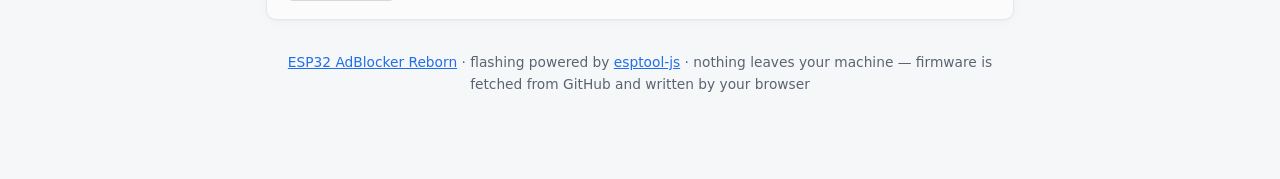
==== commit 4382b3d7: "fix(flasher): serve firmware from Pages — a browser cannot fetch a Release asset Same defect as pock" ====
--- a/docs/flasher/index.html
+++ b/docs/flasher/index.html
@@ -380,7 +380,20 @@
 // ---------------------------------------------------------------------------
 
 const REPO = "GlomarGadaffi/ESP32_AdBlocker_Reborn";
-const RELEASE_API = `https://api.github.com/repos/${REPO}/releases/latest`;
+
+// Firmware comes from this origin, not from the GitHub Release.
+//
+// A browser cannot fetch a Release asset: browser_download_url 302s to
+// release-assets.githubusercontent.com, and neither the redirect nor the final
+// response sets Access-Control-Allow-Origin. api.github.com *is* CORS-enabled,
+// so listing the release succeeded and only the downloads failed — the page
+// looked healthy right up until someone pressed Flash (#116).
+//
+// tools/make-release.ps1 stages each release into docs/firmware/<version>/ and
+// writes this index, so everything below is same-origin and CORS never applies.
+// Relative to docs/flasher/, hence ../ — the page is one level down from the
+// Pages root.
+const FIRMWARE_INDEX = "../firmware/index.json";
 
 // Board ids must match ADBLOCK_BOARD_TAG in CMakeLists.txt, the keys in
 // tools/make-release.ps1, and the "boards" keys in the release manifest.
@@ -580,23 +593,30 @@
     // The API sends CORS headers, and release asset downloads redirect to
     // objects.githubusercontent.com which sends Access-Control-Allow-Origin: *,
     // so both of these work as plain unauthenticated fetches.
-    const res = await fetch(RELEASE_API, { headers: { Accept: "application/vnd.github+json" } });
-
+    // no-cache: re-publishing a version overwrites the same paths.
+    const res = await fetch(FIRMWARE_INDEX, { cache: "no-cache" });
     if (res.status === 404) throw new Error("no-release");
-    if (res.status === 403) throw new Error("rate-limited");
-    if (!res.ok) throw new Error(`GitHub API returned ${res.status}`);
-
-    const rel = await res.json();
-    const assets = new Map((rel.assets || []).map((a) => [a.name, a.browser_download_url]));
+    if (!res.ok) throw new Error(`firmware index returned ${res.status}`);
+
+    const index = await res.json();
+    const rel = (index.releases || []).find((r) => r.version === index.latest)
+                || (index.releases || [])[0];
+    if (!rel) throw new Error("no-release");
+
+    const base = `../firmware/${encodeURIComponent(rel.version)}`;
+    const assets = new Map((rel.files || []).map(
+      (f) => [f.name, `${base}/${encodeURIComponent(f.name)}`]));
 
     const manifestUrl = assets.get("manifest.json");
-    if (!manifestUrl) throw new Error(`Release ${rel.tag_name} has no manifest.json asset.`);
-
-    const mRes = await fetch(manifestUrl);
+    if (!manifestUrl) throw new Error(`Release ${rel.tag} has no manifest.json.`);
+
+    const mRes = await fetch(manifestUrl, { cache: "no-cache" });
     if (!mRes.ok) throw new Error(`Could not download manifest.json (${mRes.status}).`);
     const manifest = await mRes.json();
 
-    state.release = { tag: rel.tag_name, version: manifest.version, manifest, assets, url: rel.html_url };
+    // The Release page is metadata only; nothing on the flash path needs github.com.
+    state.release = { tag: rel.tag, version: manifest.version, manifest, assets,
+                      url: `https://github.com/${REPO}/releases/tag/${encodeURIComponent(rel.tag)}` };
     renderRelease();
   } catch (err) {
     state.releaseError = err;
@@ -624,14 +644,9 @@
     return;
   } else if (err.message === "no-release") {
     body = `<p style="margin-bottom:6px"><strong>No release published yet.</strong></p>
-            <p class="muted" style="margin-bottom:0">There's nothing to download for this repository yet, so one-click flashing isn't available.
+            <p class="muted" style="margin-bottom:0">No release has been published to this site yet, so one-click flashing isn't available.
             You can still use <em>Flash your own build</em> below with images you built locally.</p>`;
     line.textContent = "No release available.";
-  } else if (err.message === "rate-limited") {
-    body = `<p style="margin-bottom:6px"><strong>GitHub rate-limited this browser.</strong></p>
-            <p class="muted" style="margin-bottom:0">Unauthenticated API requests are capped at 60 per hour per IP. Wait a while and reload,
-            or use <em>Flash your own build</em> below.</p>`;
-    line.textContent = "Couldn't reach GitHub.";
   } else {
     body = `<p style="margin-bottom:6px"><strong>Couldn't load the release.</strong></p>
             <p class="muted" style="margin-bottom:0">${err.message} &mdash; you can still use <em>Flash your own build</em> below.</p>`;
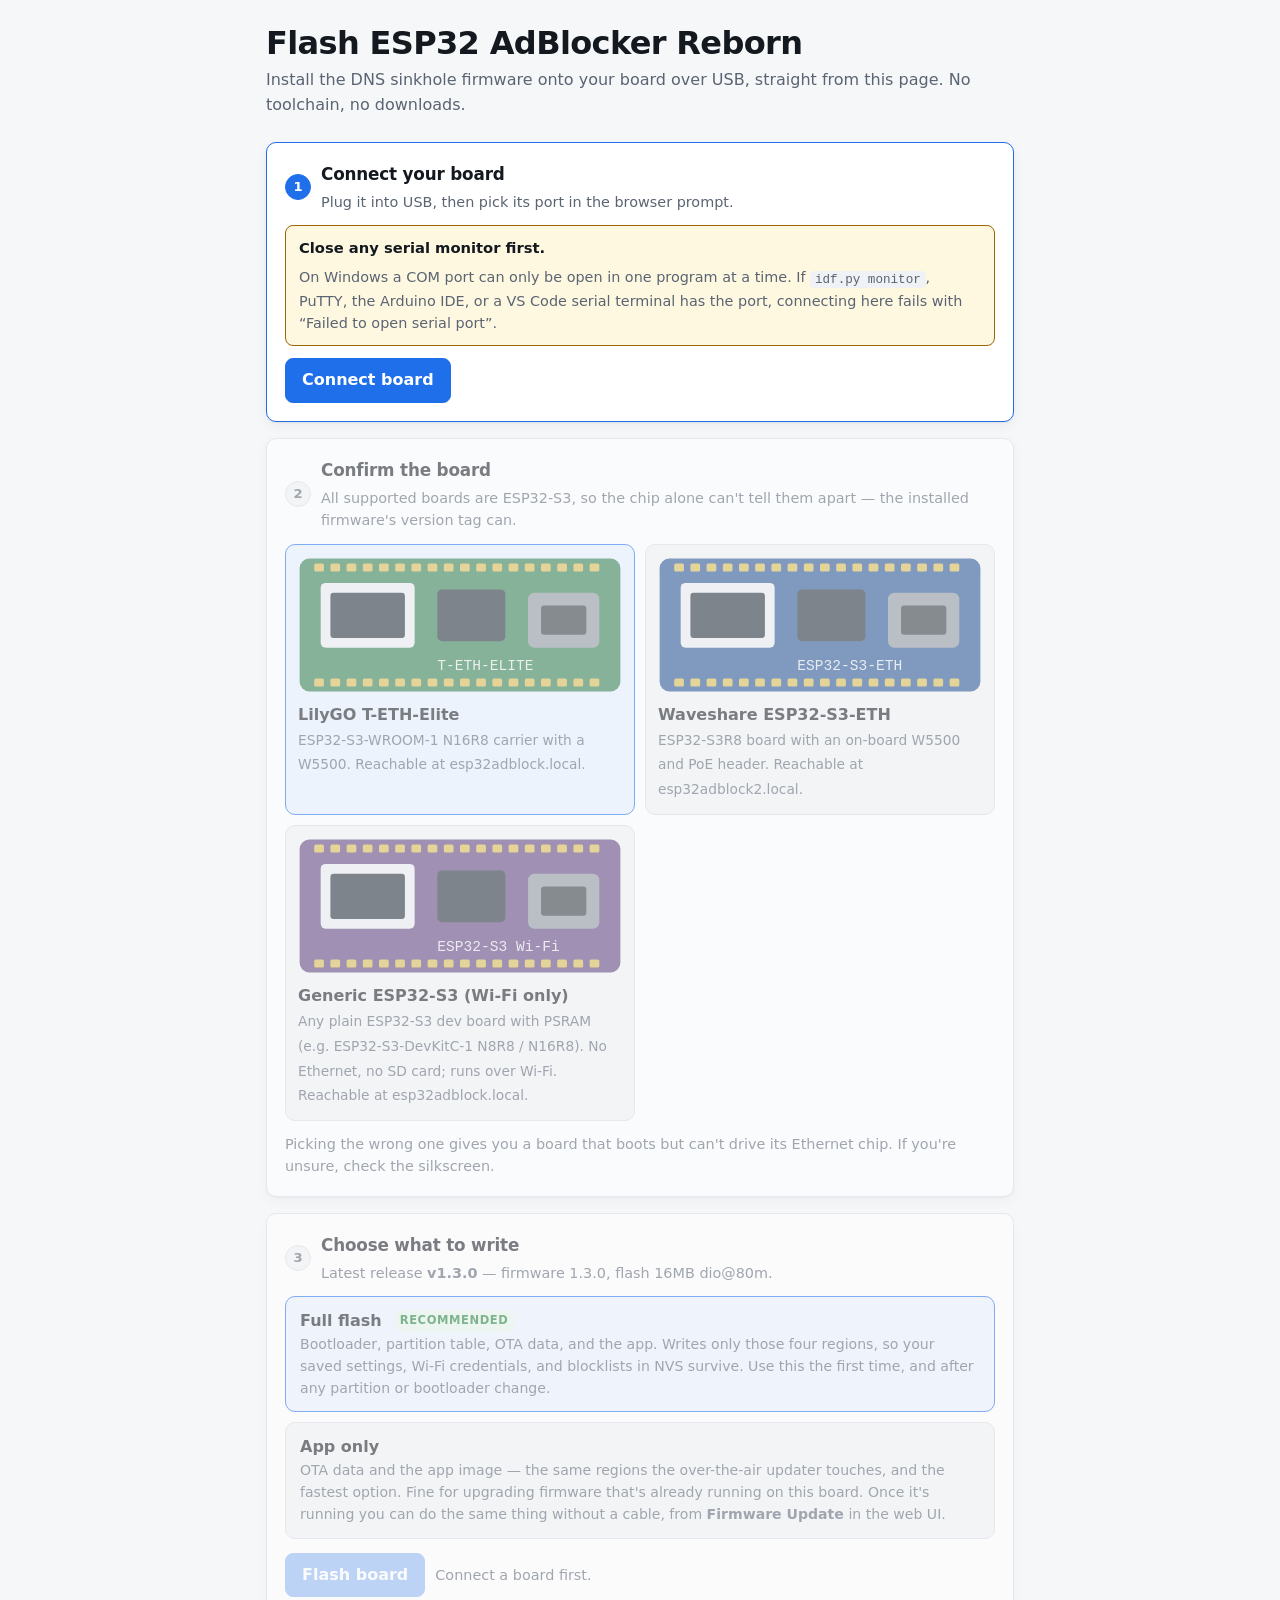
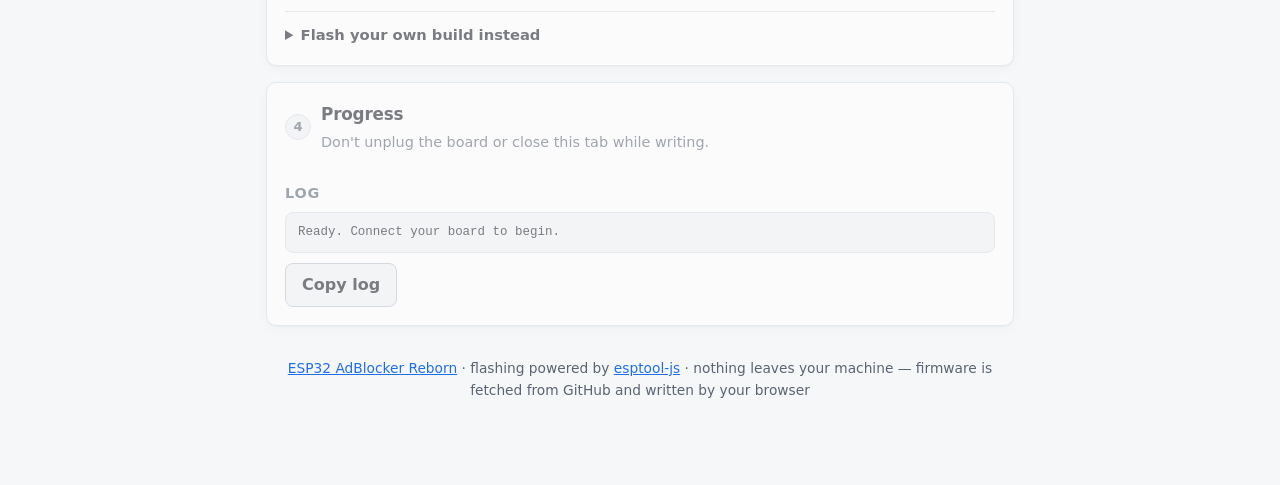
==== commit 0215bee6: "feat: timed scoped pause (#48) and generic ESP32-S3 Wi-Fi build (#49) Closes the second half of #48 " ====
--- a/docs/flasher/index.html
+++ b/docs/flasher/index.html
@@ -292,7 +292,7 @@
       <div class="step-num"><span>2</span></div>
       <div>
         <h2>Confirm the board</h2>
-        <p class="muted" style="margin:0" id="detect-summary">Both supported boards are ESP32-S3 with 16&nbsp;MB flash, so the chip alone can't tell them apart &mdash; the installed firmware's version tag can.</p>
+        <p class="muted" style="margin:0" id="detect-summary">All supported boards are ESP32-S3, so the chip alone can't tell them apart &mdash; the installed firmware's version tag can.</p>
       </div>
     </div>
 
@@ -409,6 +409,12 @@
     desc: "ESP32-S3R8 board with an on-board W5500 and PoE header. Reachable at esp32adblock2.local.",
     host: "esp32adblock2.local",
     art: { body: "#1f4f8f", pads: "#d8b84a", chip: "#1d2733", label: "ESP32-S3-ETH" }
+  },
+  "generic-s3-wifi": {
+    name: "Generic ESP32-S3 (Wi-Fi only)",
+    desc: "Any plain ESP32-S3 dev board with PSRAM (e.g. ESP32-S3-DevKitC-1 N8R8 / N16R8). No Ethernet, no SD card; runs over Wi-Fi. Reachable at esp32adblock.local.",
+    host: "esp32adblock.local",
+    art: { body: "#5a3d7a", pads: "#d8b84a", chip: "#1d2733", label: "ESP32-S3 Wi-Fi" }
   }
 };
 const DEFAULT_BOARD = "t-eth-elite";
@@ -915,8 +921,8 @@
 
     notice("detect-notice", "warn",
       `<p style="margin-bottom:6px"><strong>Pick your board.</strong> ${why}</p>
-       <p class="muted" style="margin-bottom:0">Both boards are ESP32-S3 with 16&nbsp;MB flash, so nothing about the chip itself
-       distinguishes them. Check the silkscreen and choose below.</p>`);
+       <p class="muted" style="margin-bottom:0">All supported boards are ESP32-S3, so nothing about the chip itself
+       distinguishes them. Check the silkscreen and choose below &mdash; a board with no Ethernet jack is the Wi-Fi-only target.</p>`);
     logWarn("Board could not be auto-detected; using the manual picker.");
   }
 
@@ -1012,7 +1018,11 @@
       fileArray.push({ data, address: p.offset });
     }
 
-    const flash = state.release?.manifest?.flash || {};
+    // Per-board since the Wi-Fi-only build (#49): it addresses 8 MB of flash
+    // where the Ethernet boards use 16. Older manifests carry only the shared
+    // top-level block, so fall back to that.
+    const flash = state.release?.manifest?.boards?.[state.selectedBoard]?.flash
+               || state.release?.manifest?.flash || {};
 
     await state.loader.writeFlash({
       fileArray,
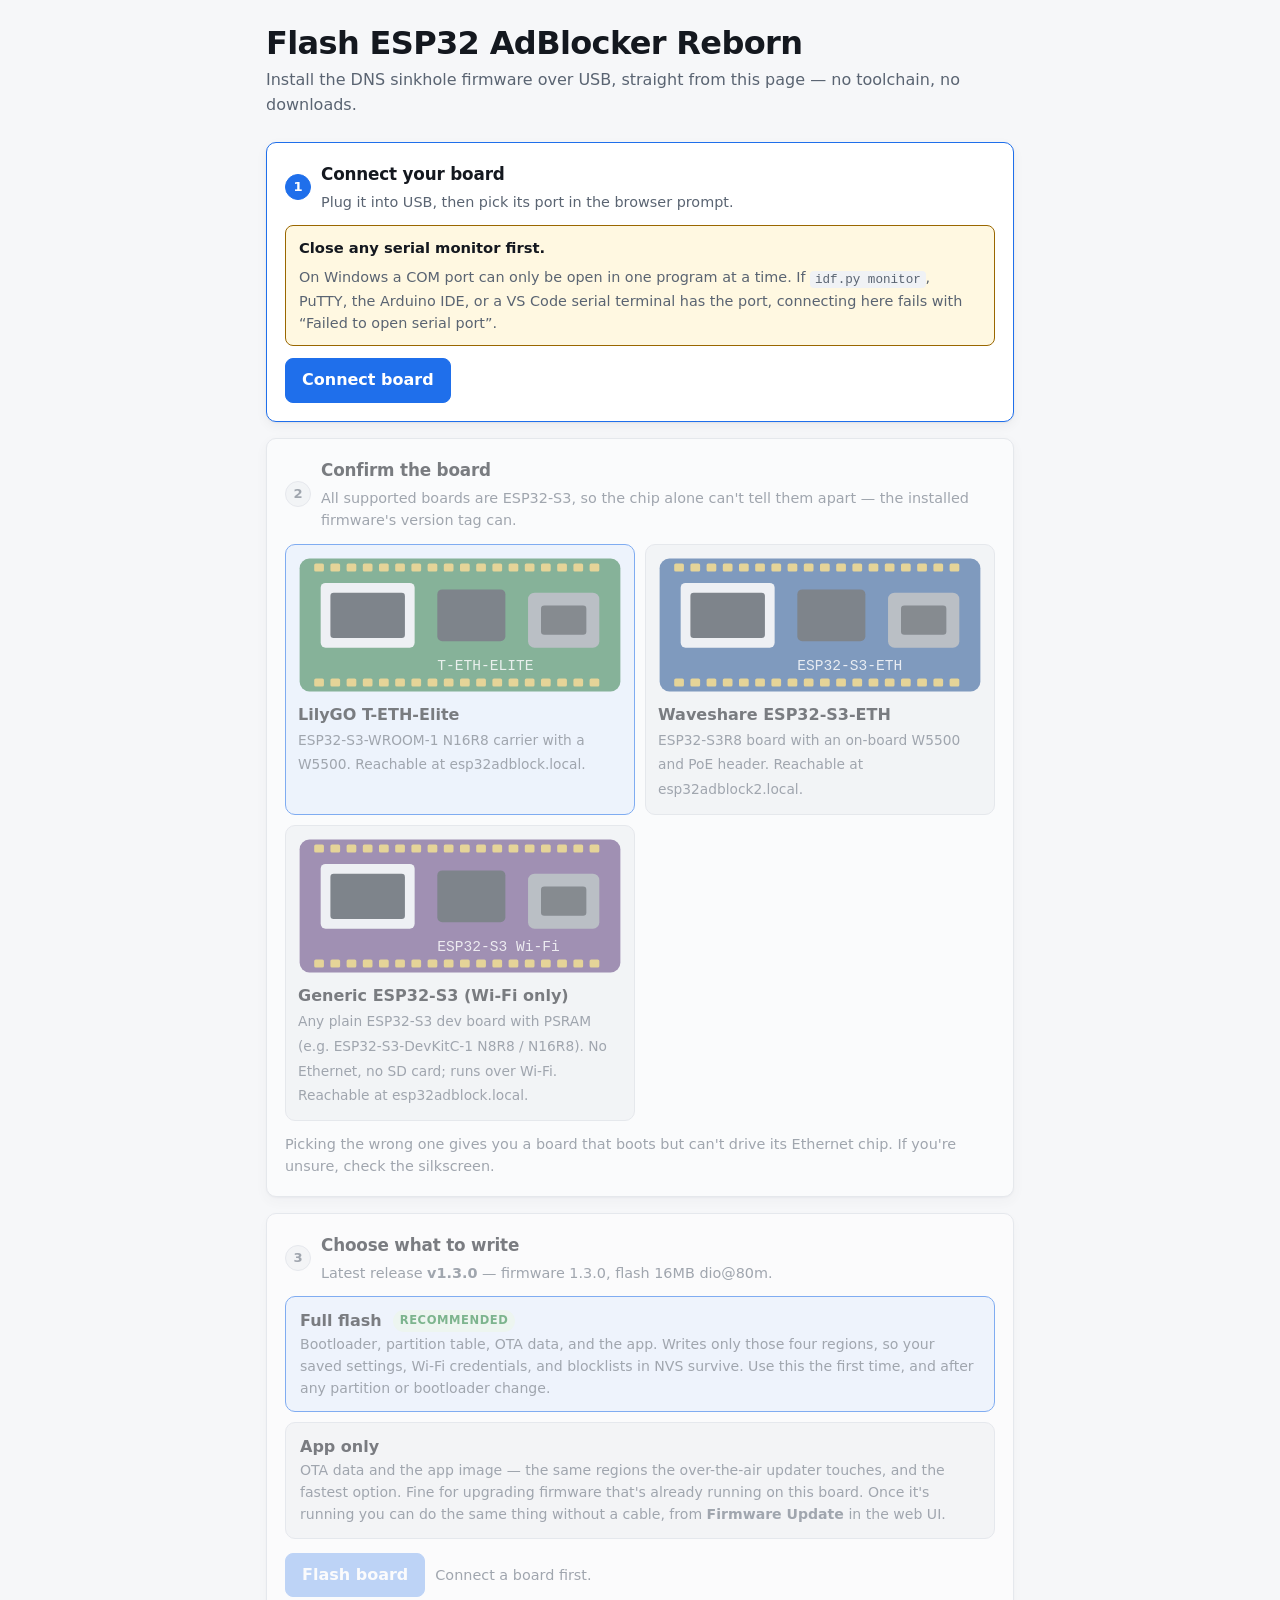
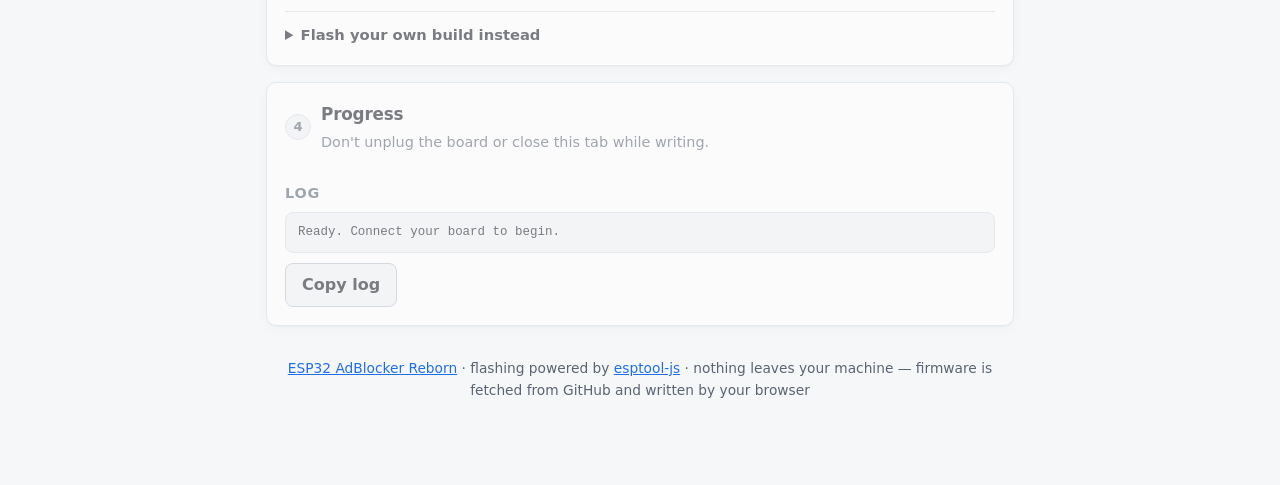
==== commit e2d16f39: "Give README a narrative voice pass The accuracy pass left the prose flat. Reframed the opening aroun" ====
--- a/docs/flasher/index.html
+++ b/docs/flasher/index.html
@@ -241,7 +241,7 @@
 
 <header>
   <h1>Flash ESP32 AdBlocker Reborn</h1>
-  <p class="sub">Install the DNS sinkhole firmware onto your board over USB, straight from this page. No toolchain, no downloads.</p>
+  <p class="sub">Install the DNS sinkhole firmware over USB, straight from this page — no toolchain, no downloads.</p>
 </header>
 
 <!-- Unsupported browser gate -->
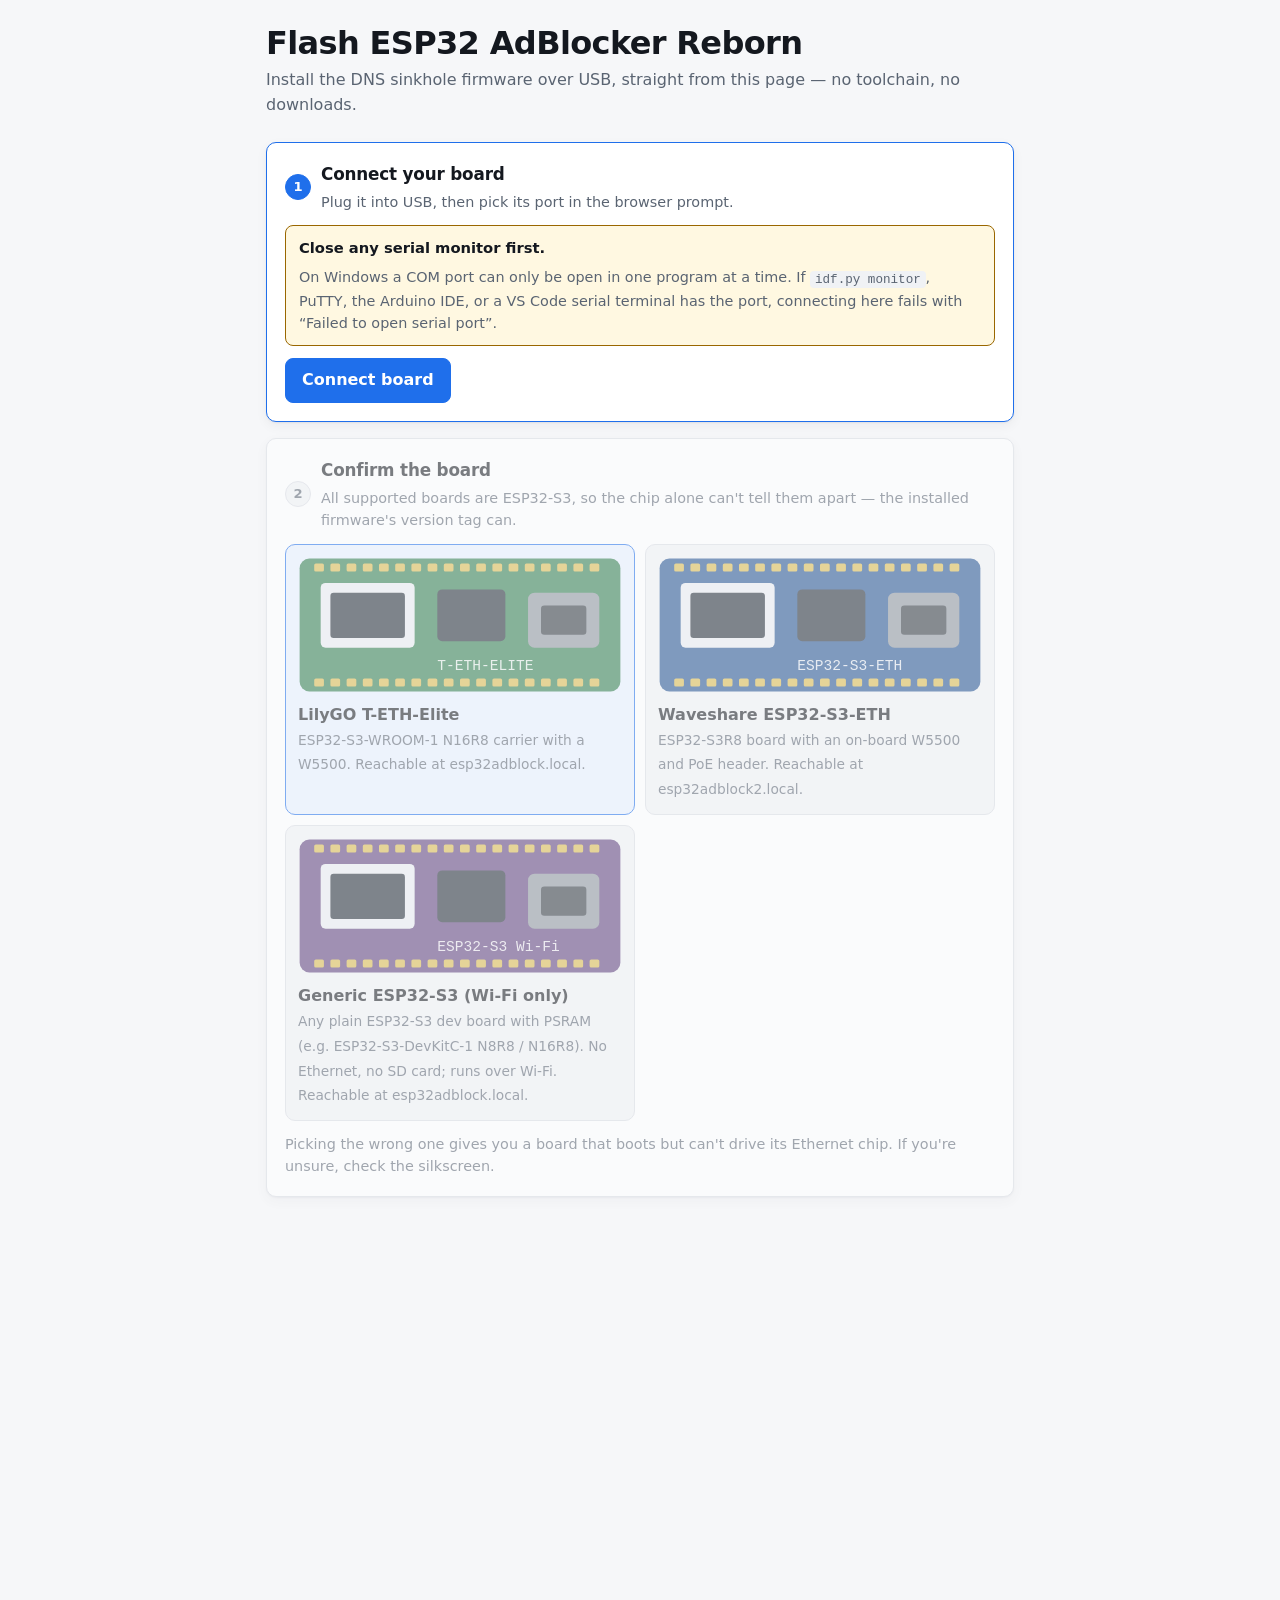
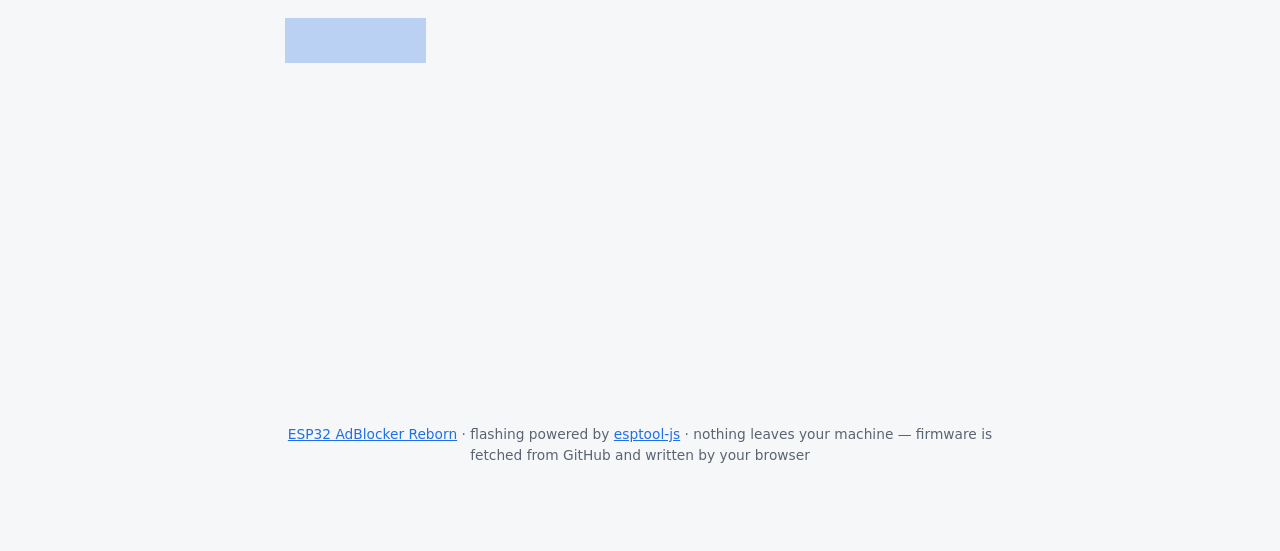
==== commit 3f4014eb: "flasher: note that pre-1.5 / unsigned images flash over the cable but not over the air Co-Authored-B" ====
--- a/docs/flasher/index.html
+++ b/docs/flasher/index.html
@@ -324,7 +324,7 @@
       <label class="mode">
         <input type="radio" name="mode" value="app">
         <span class="mname">App only</span>
-        <div class="mdesc">OTA data and the app image &mdash; the same regions the over-the-air updater touches, and the fastest option. Fine for upgrading firmware that's already running on this board. Once it's running you can do the same thing without a cable, from <strong>Firmware Update</strong> in the web UI.</div>
+        <div class="mdesc">OTA data and the app image &mdash; the same regions the over-the-air updater touches, and the fastest option. Fine for upgrading firmware that's already running on this board. Once it's running you can do the same thing without a cable, from <strong>Firmware Update</strong> in the web UI &mdash; with one limit: firmware from 1.5.0 on only accepts <em>signed</em> images over the air, so a release older than 1.5.0 (or a build of your own without the project key) can still go on over this cable, but not through the web UI.</div>
       </label>
     </div>
 
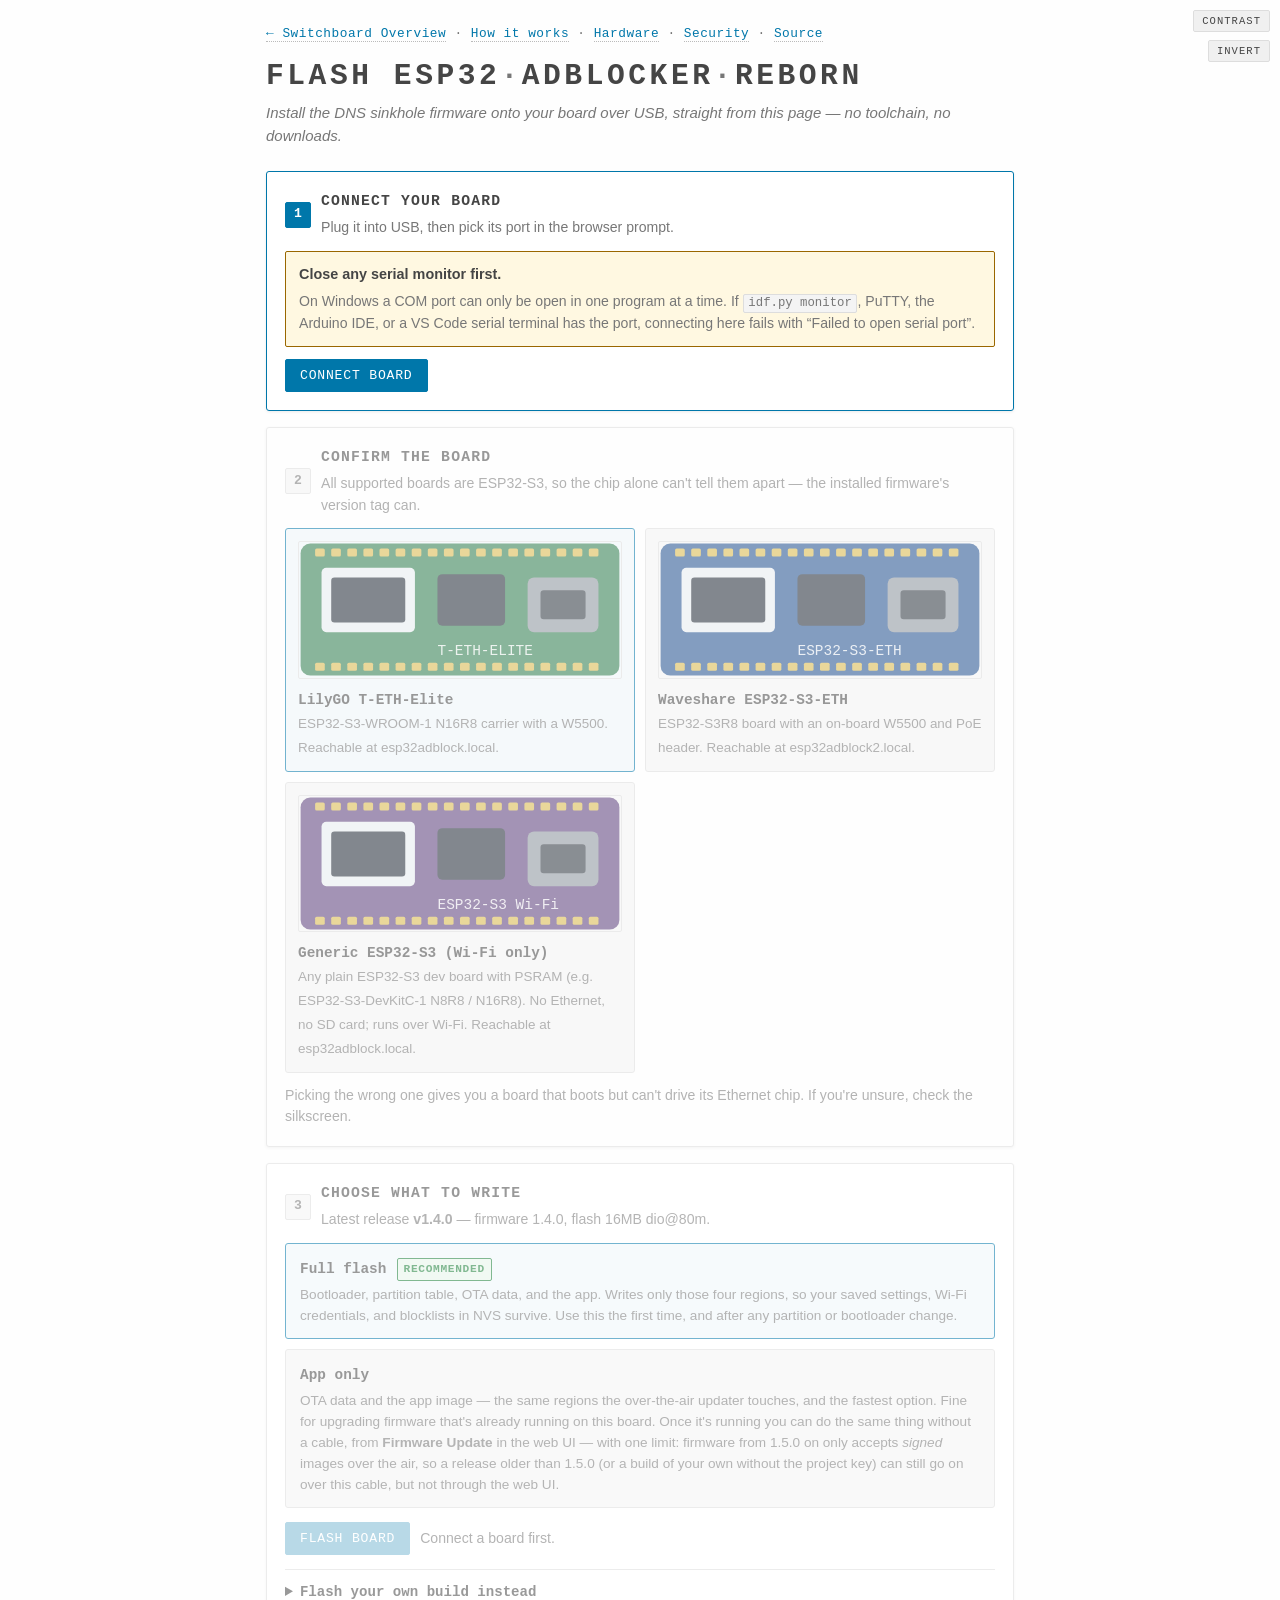
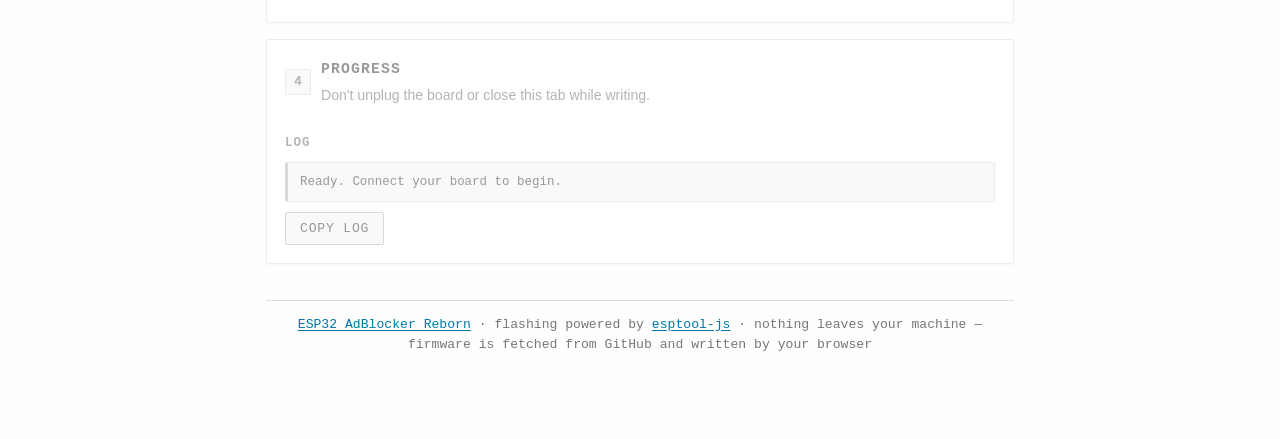
==== commit ed3e9477: "docs: adopt switchboard design system across website, flasher, docs, and web UI" ====
--- a/docs/flasher/index.html
+++ b/docs/flasher/index.html
@@ -6,50 +6,71 @@
 <title>Flash ESP32 AdBlocker Reborn</title>
 <meta name="description" content="Flash the ESP32 AdBlocker Reborn DNS sinkhole firmware to your board straight from the browser over USB.">
 <style>
+/* Switchboard design system for flasher */
 :root {
   color-scheme: light dark;
-
-  --bg: #f6f7f9;
+  --bg: #fefefe;
   --surface: #ffffff;
-  --surface-2: #f0f2f5;
-  --border: #d8dce3;
-  --border-strong: #b9c0cb;
-  --text: #14181f;
-  --text-dim: #5a6472;
-  --accent: #1f6feb;
+  --surface-2: #f4f4f4;
+  --face: #f4f4f4;
+  --face-raised: #f0f0f0;
+  --border: #ddd;
+  --border-strong: #bbb;
+  --text: #454545;
+  --text-dim: #777;
+  --accent: #07a;
   --accent-text: #ffffff;
-  --accent-dim: #e7f0ff;
+  --accent-dim: #eef6fa;
   --ok: #1a7f37;
   --ok-bg: #e6f4ea;
   --warn: #9a6700;
   --warn-bg: #fff8e1;
-  --err: #cf222e;
+  --err: #c0392b;
   --err-bg: #ffebe9;
-  --mono: ui-monospace, SFMono-Regular, "SF Mono", Menlo, Consolas, "Liberation Mono", monospace;
-  --radius: 10px;
-  --shadow: 0 1px 2px rgba(16, 22, 30, .06), 0 4px 12px rgba(16, 22, 30, .05);
-}
-
-@media (prefers-color-scheme: dark) {
-  :root:not([data-theme="light"]) {
-    --bg: #0d1117;
-    --surface: #161b22;
-    --surface-2: #1c232c;
-    --border: #2d353f;
-    --border-strong: #3d4650;
-    --text: #e6edf3;
-    --text-dim: #9aa4b2;
-    --accent: #4493f8;
-    --accent-text: #08121f;
-    --accent-dim: #172a45;
-    --ok: #5fd377;
-    --ok-bg: #12261a;
-    --warn: #e3b341;
-    --warn-bg: #2b2312;
-    --err: #ff7b72;
-    --err-bg: #2d1615;
-    --shadow: 0 1px 2px rgba(0, 0, 0, .4), 0 4px 14px rgba(0, 0, 0, .3);
-  }
+  --mono: ui-monospace, "SF Mono", "Cascadia Code", Consolas, "Liberation Mono", monospace;
+  --sans: "Open Sans", Arial, sans-serif;
+  --radius: 3px;
+  --shadow: 0 1px 3px rgba(0, 0, 0, .08);
+}
+
+html.inverted {
+  --bg: #000000;
+  --surface: #111111;
+  --surface-2: #181818;
+  --face: #111111;
+  --face-raised: #1c1c1c;
+  --border: #333333;
+  --border-strong: #555555;
+  --text: #d9d9d9;
+  --text-dim: #999999;
+  --accent: #00a2e7;
+  --accent-text: #000000;
+  --accent-dim: #0c202a;
+  --ok: #5fd377;
+  --ok-bg: #12261a;
+  --warn: #e3b341;
+  --warn-bg: #2b2312;
+  --err: #d24637;
+  --err-bg: #2d1615;
+  --shadow: 0 1px 4px rgba(0, 0, 0, .6);
+}
+
+html.contrast {
+  --border: #bbb;
+  --border-strong: #888;
+  --text: #050505;
+  --text-dim: #333;
+  --accent: #03f;
+  --accent-text: #fff;
+}
+
+html.inverted.contrast {
+  --border: #666;
+  --border-strong: #aaa;
+  --text: #ffffff;
+  --text-dim: #cccccc;
+  --accent: #44c7ff;
+  --accent-text: #000;
 }
 
 * { box-sizing: border-box; }
@@ -58,18 +79,53 @@
   margin: 0;
   background: var(--bg);
   color: var(--text);
-  font: 16px/1.55 system-ui, -apple-system, "Segoe UI", Roboto, "Helvetica Neue", Arial, sans-serif;
+  font: 15px/1.55 var(--sans);
   -webkit-text-size-adjust: 100%;
 }
 
 .wrap { max-width: 780px; margin: 0 auto; padding: 24px 16px 72px; }
 
 header { margin-bottom: 24px; }
-h1 { font-size: clamp(1.5rem, 4vw, 2rem); line-height: 1.2; margin: 0 0 6px; letter-spacing: -.02em; }
-.sub { color: var(--text-dim); margin: 0; }
-
-h2 { font-size: 1.05rem; margin: 0 0 4px; letter-spacing: -.01em; }
-h3 { font-size: .9rem; margin: 0 0 8px; text-transform: uppercase; letter-spacing: .06em; color: var(--text-dim); }
+h1 {
+  font-family: var(--mono);
+  font-weight: 700;
+  font-size: clamp(1.4rem, 3.5vw, 1.85rem);
+  letter-spacing: .12em;
+  text-transform: uppercase;
+  color: var(--text);
+  line-height: 1.2;
+  margin: 0 0 6px;
+}
+h1 .dot { font-style: normal; color: var(--text-dim); }
+.sub { color: var(--text-dim); margin: 0; font-style: italic; }
+
+h2 {
+  font-family: var(--mono);
+  font-weight: 600;
+  font-size: .92rem;
+  letter-spacing: .08em;
+  text-transform: uppercase;
+  color: var(--text);
+  margin: 0 0 4px;
+}
+h3 {
+  font-family: var(--mono);
+  font-size: .78rem;
+  margin: 0 0 8px;
+  text-transform: uppercase;
+  letter-spacing: .08em;
+  color: var(--text-dim);
+}
+
+nav.fn {
+  font-family: var(--mono);
+  font-size: .8rem;
+  letter-spacing: .04em;
+  margin-bottom: 1.2em;
+  color: var(--text-dim);
+}
+nav.fn a { color: var(--accent); text-decoration: none; border-bottom: 1px dotted var(--border-strong); }
+nav.fn a:hover { color: var(--text); border-bottom-style: solid; }
 
 .card {
   background: var(--surface);
@@ -85,11 +141,12 @@
 .step-num {
   flex: none;
   width: 26px; height: 26px;
-  border-radius: 50%;
+  border-radius: 2px;
   background: var(--surface-2);
   border: 1px solid var(--border);
   color: var(--text-dim);
-  font-size: .82rem; font-weight: 600;
+  font-family: var(--mono);
+  font-size: .82rem; font-weight: 700;
   display: grid; place-items: center;
   align-self: center;
 }
@@ -102,23 +159,24 @@
 .card[aria-disabled="true"] button { pointer-events: none; }
 
 p { margin: 0 0 12px; }
-.muted { color: var(--text-dim); font-size: .9rem; }
-code, kbd { font-family: var(--mono); font-size: .875em; background: var(--surface-2); padding: .12em .38em; border-radius: 4px; }
-a { color: var(--accent); }
+.muted { color: var(--text-dim); font-size: .88rem; }
+code, kbd { font-family: var(--mono); font-size: .875em; background: var(--surface-2); padding: .12em .38em; border-radius: 2px; border: 1px solid var(--border); }
+a { color: var(--accent); text-underline-offset: .15em; }
 
 button {
-  font: inherit;
-  font-weight: 550;
-  padding: 9px 16px;
-  border-radius: 8px;
+  font-family: var(--mono);
+  font-size: .82rem;
+  letter-spacing: .06em;
+  text-transform: uppercase;
+  padding: 8px 14px;
+  border-radius: 2px;
   border: 1px solid var(--border-strong);
   background: var(--surface-2);
   color: var(--text);
   cursor: pointer;
-  transition: filter .12s ease;
-}
-button:hover:not(:disabled) { filter: brightness(1.06); }
-button:active:not(:disabled) { filter: brightness(.94); }
+  transition: border-color .12s ease;
+}
+button:hover:not(:disabled) { border-color: var(--text-dim); }
 button:focus-visible { outline: 2px solid var(--accent); outline-offset: 2px; }
 button:disabled { opacity: .5; cursor: not-allowed; }
 button.primary { background: var(--accent); border-color: var(--accent); color: var(--accent-text); }
@@ -127,9 +185,9 @@
 .row { display: flex; flex-wrap: wrap; gap: 10px; align-items: center; }
 
 /* Chip / version facts */
-dl.facts { display: grid; grid-template-columns: auto 1fr; gap: 6px 16px; margin: 0; font-size: .92rem; }
-dl.facts dt { color: var(--text-dim); }
-dl.facts dd { margin: 0; font-family: var(--mono); font-size: .86rem; word-break: break-all; }
+dl.facts { display: grid; grid-template-columns: auto 1fr; gap: 6px 16px; margin: 0; font-size: .88rem; }
+dl.facts dt { color: var(--text-dim); font-family: var(--mono); font-size: .8rem; text-transform: uppercase; }
+dl.facts dd { margin: 0; font-family: var(--mono); font-size: .85rem; word-break: break-all; }
 
 /* Board picker */
 .boards { display: grid; gap: 10px; grid-template-columns: 1fr; margin-bottom: 12px; }
@@ -146,16 +204,18 @@
 .board:has(input:checked) { border-color: var(--accent); background: var(--accent-dim); }
 .board:has(input:focus-visible) { outline: 2px solid var(--accent); outline-offset: 2px; }
 .board input { position: absolute; opacity: 0; pointer-events: none; }
-.board svg { display: block; width: 100%; height: auto; border-radius: 6px; margin-bottom: 10px; }
-.board .bname { font-weight: 600; display: block; }
-.board .bdesc { color: var(--text-dim); font-size: .86rem; }
+.board svg { display: block; width: 100%; height: auto; border-radius: 2px; margin-bottom: 10px; border: 1px solid var(--border); }
+.board .bname { font-family: var(--mono); font-weight: 600; display: block; font-size: .9rem; }
+.board .bdesc { color: var(--text-dim); font-size: .84rem; margin-top: 3px; }
 .badge {
   display: inline-block;
-  font-size: .72rem; font-weight: 600;
-  text-transform: uppercase; letter-spacing: .05em;
-  padding: 2px 7px; border-radius: 20px;
+  font-family: var(--mono);
+  font-size: .7rem; font-weight: 600;
+  text-transform: uppercase; letter-spacing: .06em;
+  padding: 2px 6px; border-radius: 2px;
   background: var(--ok-bg); color: var(--ok);
-  vertical-align: 2px; margin-left: 6px;
+  border: 1px solid var(--ok);
+  vertical-align: 1px; margin-left: 6px;
 }
 
 /* Mode picker */
@@ -171,16 +231,16 @@
 .mode:has(input:checked) { border-color: var(--accent); background: var(--accent-dim); }
 .mode:has(input:focus-visible) { outline: 2px solid var(--accent); outline-offset: 2px; }
 .mode input { position: absolute; opacity: 0; pointer-events: none; }
-.mode .mname { font-weight: 600; }
-.mode .mdesc { color: var(--text-dim); font-size: .88rem; }
+.mode .mname { font-family: var(--mono); font-weight: 600; font-size: .9rem; }
+.mode .mdesc { color: var(--text-dim); font-size: .85rem; margin-top: 3px; }
 
 /* Progress */
 .parts { display: grid; gap: 8px; margin: 14px 0; }
 .part { font-size: .88rem; }
 .part-top { display: flex; justify-content: space-between; gap: 12px; margin-bottom: 3px; }
 .part-name { font-family: var(--mono); font-size: .82rem; }
-.part-pct { color: var(--text-dim); font-variant-numeric: tabular-nums; }
-.bar { height: 6px; border-radius: 3px; background: var(--surface-2); overflow: hidden; border: 1px solid var(--border); }
+.part-pct { font-family: var(--mono); color: var(--text-dim); font-variant-numeric: tabular-nums; }
+.bar { height: 6px; border-radius: 2px; background: var(--surface-2); overflow: hidden; border: 1px solid var(--border); }
 .bar > i { display: block; height: 100%; width: 0; background: var(--accent); transition: width .15s linear; }
 .part[data-done="1"] .bar > i { background: var(--ok); }
 
@@ -191,7 +251,8 @@
   line-height: 1.5;
   background: var(--surface-2);
   border: 1px solid var(--border);
-  border-radius: 8px;
+  border-left: 3px solid var(--border-strong);
+  border-radius: 2px;
   padding: 10px 12px;
   max-height: 260px;
   overflow: auto;
@@ -205,7 +266,7 @@
 .log .k { color: var(--ok); }
 
 /* Notices */
-.notice { border-radius: 8px; padding: 11px 13px; margin-bottom: 12px; font-size: .92rem; border: 1px solid; }
+.notice { border-radius: 2px; padding: 11px 13px; margin-bottom: 12px; font-size: .9rem; border: 1px solid; }
 .notice > :last-child { margin-bottom: 0; }
 .notice.info { background: var(--accent-dim); border-color: var(--accent); }
 .notice.warn { background: var(--warn-bg); border-color: var(--warn); }
@@ -213,13 +274,13 @@
 .notice.ok   { background: var(--ok-bg);   border-color: var(--ok); }
 
 details { border-top: 1px solid var(--border); padding-top: 12px; margin-top: 14px; }
-details summary { cursor: pointer; font-weight: 550; font-size: .92rem; }
+details summary { cursor: pointer; font-family: var(--mono); font-weight: 600; font-size: .88rem; }
 details[open] summary { margin-bottom: 10px; }
 
-input[type="file"] { font: inherit; font-size: .88rem; max-width: 100%; }
+input[type="file"] { font-family: var(--mono); font-size: .84rem; max-width: 100%; }
 input[type="text"] {
-  font: inherit; font-family: var(--mono); font-size: .88rem;
-  padding: 7px 9px; border-radius: 7px;
+  font-family: var(--mono); font-size: .85rem;
+  padding: 6px 8px; border-radius: 2px;
   border: 1px solid var(--border-strong);
   background: var(--surface); color: var(--text);
   width: 8em;
@@ -229,7 +290,35 @@
 
 .local-part { display: flex; flex-wrap: wrap; gap: 10px; align-items: center; margin-bottom: 10px; }
 
-footer { color: var(--text-dim); font-size: .86rem; text-align: center; margin-top: 32px; }
+footer {
+  font-family: var(--mono);
+  color: var(--text-dim);
+  font-size: .82rem;
+  text-align: center;
+  margin-top: 36px;
+  padding-top: 1em;
+  border-top: 1px solid var(--border);
+}
+
+button.ci {
+  cursor: pointer;
+  position: fixed;
+  right: 10px;
+  font-family: var(--mono);
+  font-size: .7em;
+  letter-spacing: .1em;
+  text-transform: uppercase;
+  color: var(--text);
+  background: var(--face-raised);
+  border: 1px solid var(--border);
+  border-radius: 2px;
+  padding: 4px 8px;
+  z-index: 100;
+}
+button.ci:hover { border-color: var(--text-dim); }
+#contrast { top: 10px; }
+#invmode { top: 40px; }
+@media screen and (max-width:1080px) { button.ci { position: absolute; } }
 
 @media (prefers-reduced-motion: reduce) {
   * { transition: none !important; }
@@ -237,11 +326,15 @@
 </style>
 </head>
 <body>
+<button class="ci" id="contrast" type="button">Contrast</button>
+<button class="ci" id="invmode" type="button">Invert</button>
+
 <div class="wrap">
 
 <header>
-  <h1>Flash ESP32 AdBlocker Reborn</h1>
-  <p class="sub">Install the DNS sinkhole firmware over USB, straight from this page — no toolchain, no downloads.</p>
+  <nav class="fn"><a href="../">&larr; Switchboard Overview</a> &middot; <a href="../#how">How it works</a> &middot; <a href="../#hardware">Hardware</a> &middot; <a href="../#security">Security</a> &middot; <a href="https://github.com/GlomarGadaffi/ESP32_AdBlocker_Reborn">Source</a></nav>
+  <h1>flash esp32<i class="dot">&middot;</i>adblocker<i class="dot">&middot;</i>reborn</h1>
+  <p class="sub">Install the DNS sinkhole firmware onto your board over USB, straight from this page &mdash; no toolchain, no downloads.</p>
 </header>
 
 <!-- Unsupported browser gate -->
@@ -1159,6 +1252,16 @@
 
   log("Ready. Connect your board to begin.");
 }
+
+(function(){
+ var h=document.documentElement;
+ function load(k){try{return localStorage.getItem(k)==="1"}catch(e){return false}}
+ function save(k,v){try{localStorage.setItem(k,v?"1":"0")}catch(e){}}
+ [["contrast","pd-contrast"],["inverted","pd-inverted"]].forEach(function(p){if(load(p[1]))h.classList.add(p[0])});
+ var cBtn=document.getElementById("contrast"), iBtn=document.getElementById("invmode");
+ if(cBtn)cBtn.onclick=function(){save("pd-contrast",h.classList.toggle("contrast"))};
+ if(iBtn)iBtn.onclick=function(){save("pd-inverted",h.classList.toggle("inverted"))};
+})();
 </script>
 </body>
 </html>
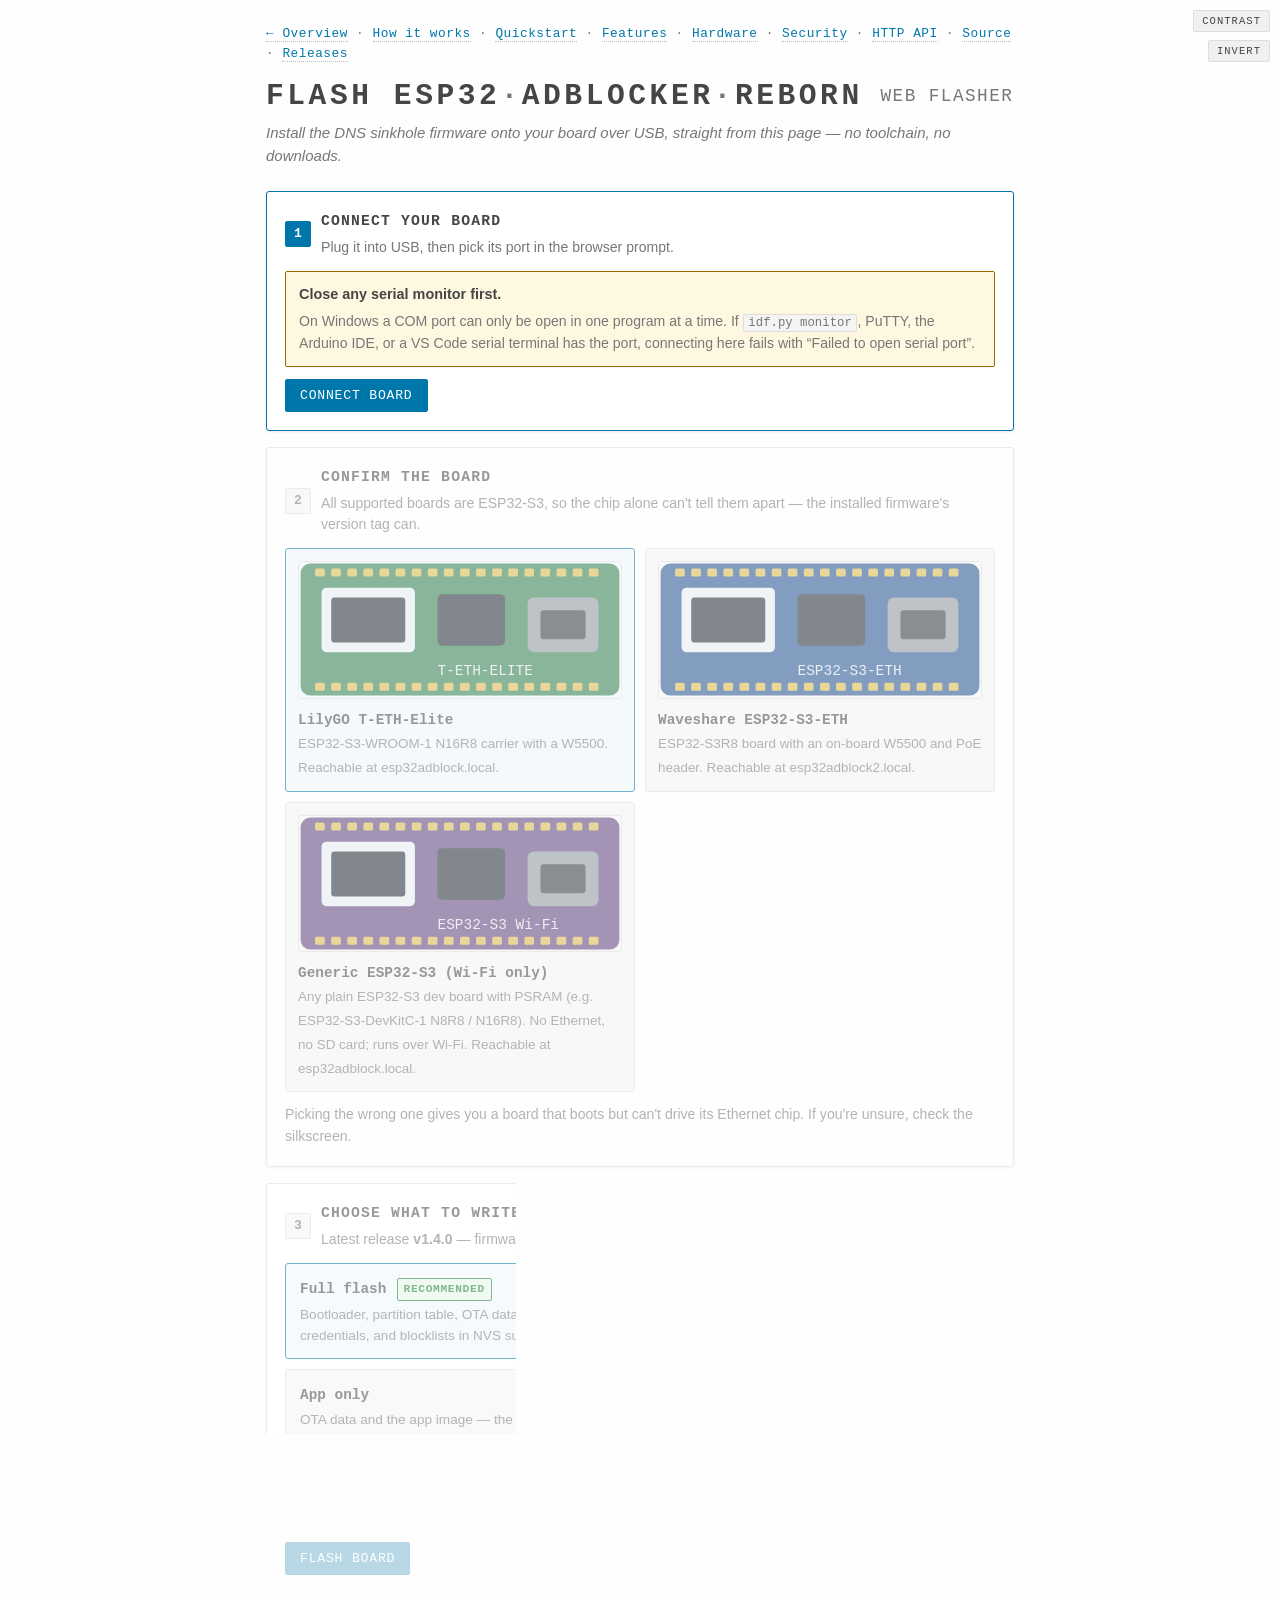
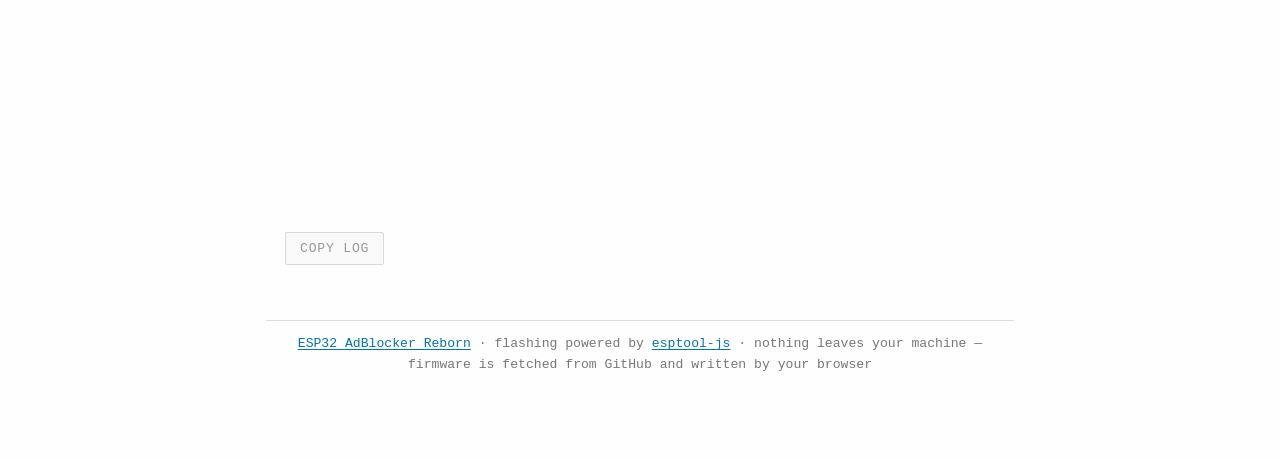
==== commit e0bca666: "fix(flasher): correct top navigation links and header title" ====
--- a/docs/flasher/index.html
+++ b/docs/flasher/index.html
@@ -97,6 +97,15 @@
   margin: 0 0 6px;
 }
 h1 .dot { font-style: normal; color: var(--text-dim); }
+h1 span {
+  display: inline-block;
+  font-size: .6em;
+  color: var(--text-dim);
+  font-weight: 400;
+  letter-spacing: .08em;
+  margin-left: 1em;
+  vertical-align: middle;
+}
 .sub { color: var(--text-dim); margin: 0; font-style: italic; }
 
 h2 {
@@ -332,8 +341,8 @@
 <div class="wrap">
 
 <header>
-  <nav class="fn"><a href="../">&larr; Switchboard Overview</a> &middot; <a href="../#how">How it works</a> &middot; <a href="../#hardware">Hardware</a> &middot; <a href="../#security">Security</a> &middot; <a href="https://github.com/GlomarGadaffi/ESP32_AdBlocker_Reborn">Source</a></nav>
-  <h1>flash esp32<i class="dot">&middot;</i>adblocker<i class="dot">&middot;</i>reborn</h1>
+  <nav class="fn"><a href="../index.html">&larr; Overview</a> &middot; <a href="../index.html#how">How it works</a> &middot; <a href="../index.html#quickstart">Quickstart</a> &middot; <a href="../index.html#features">Features</a> &middot; <a href="../index.html#hardware">Hardware</a> &middot; <a href="../index.html#security">Security</a> &middot; <a href="../http-api.html">HTTP API</a> &middot; <a href="https://github.com/GlomarGadaffi/ESP32_AdBlocker_Reborn">Source</a> &middot; <a href="https://github.com/GlomarGadaffi/ESP32_AdBlocker_Reborn/releases">Releases</a></nav>
+  <h1>flash esp32<i class="dot">&middot;</i>adblocker<i class="dot">&middot;</i>reborn<span>web flasher</span></h1>
   <p class="sub">Install the DNS sinkhole firmware onto your board over USB, straight from this page &mdash; no toolchain, no downloads.</p>
 </header>
 
@@ -342,7 +351,7 @@
   <p><strong>This browser can't talk to serial devices.</strong></p>
   <p>Flashing needs the <a href="https://developer.mozilla.org/docs/Web/API/Web_Serial_API" rel="noreferrer">Web Serial API</a>, which today only <strong>Chrome, Edge, and Opera on desktop</strong> support — Firefox, Safari, and all mobile browsers do not.</p>
   <p id="unsupported-why" class="muted"></p>
-  <p style="margin-bottom:0">Open this page in Chrome or Edge on a desktop, or flash from the command line with the <a href="https://github.com/GlomarGadaffi/ESP32_AdBlocker_Reborn#build-and-flash">esptool instructions in the README</a>.</p>
+  <p style="margin-bottom:0">Open this page in Chrome or Edge on a desktop, or flash from the command line with the <a href="https://github.com/GlomarGadaffi/ESP32_AdBlocker_Reborn#building-from-source">esptool instructions in the README</a>.</p>
 </div>
 
 <div id="app">
